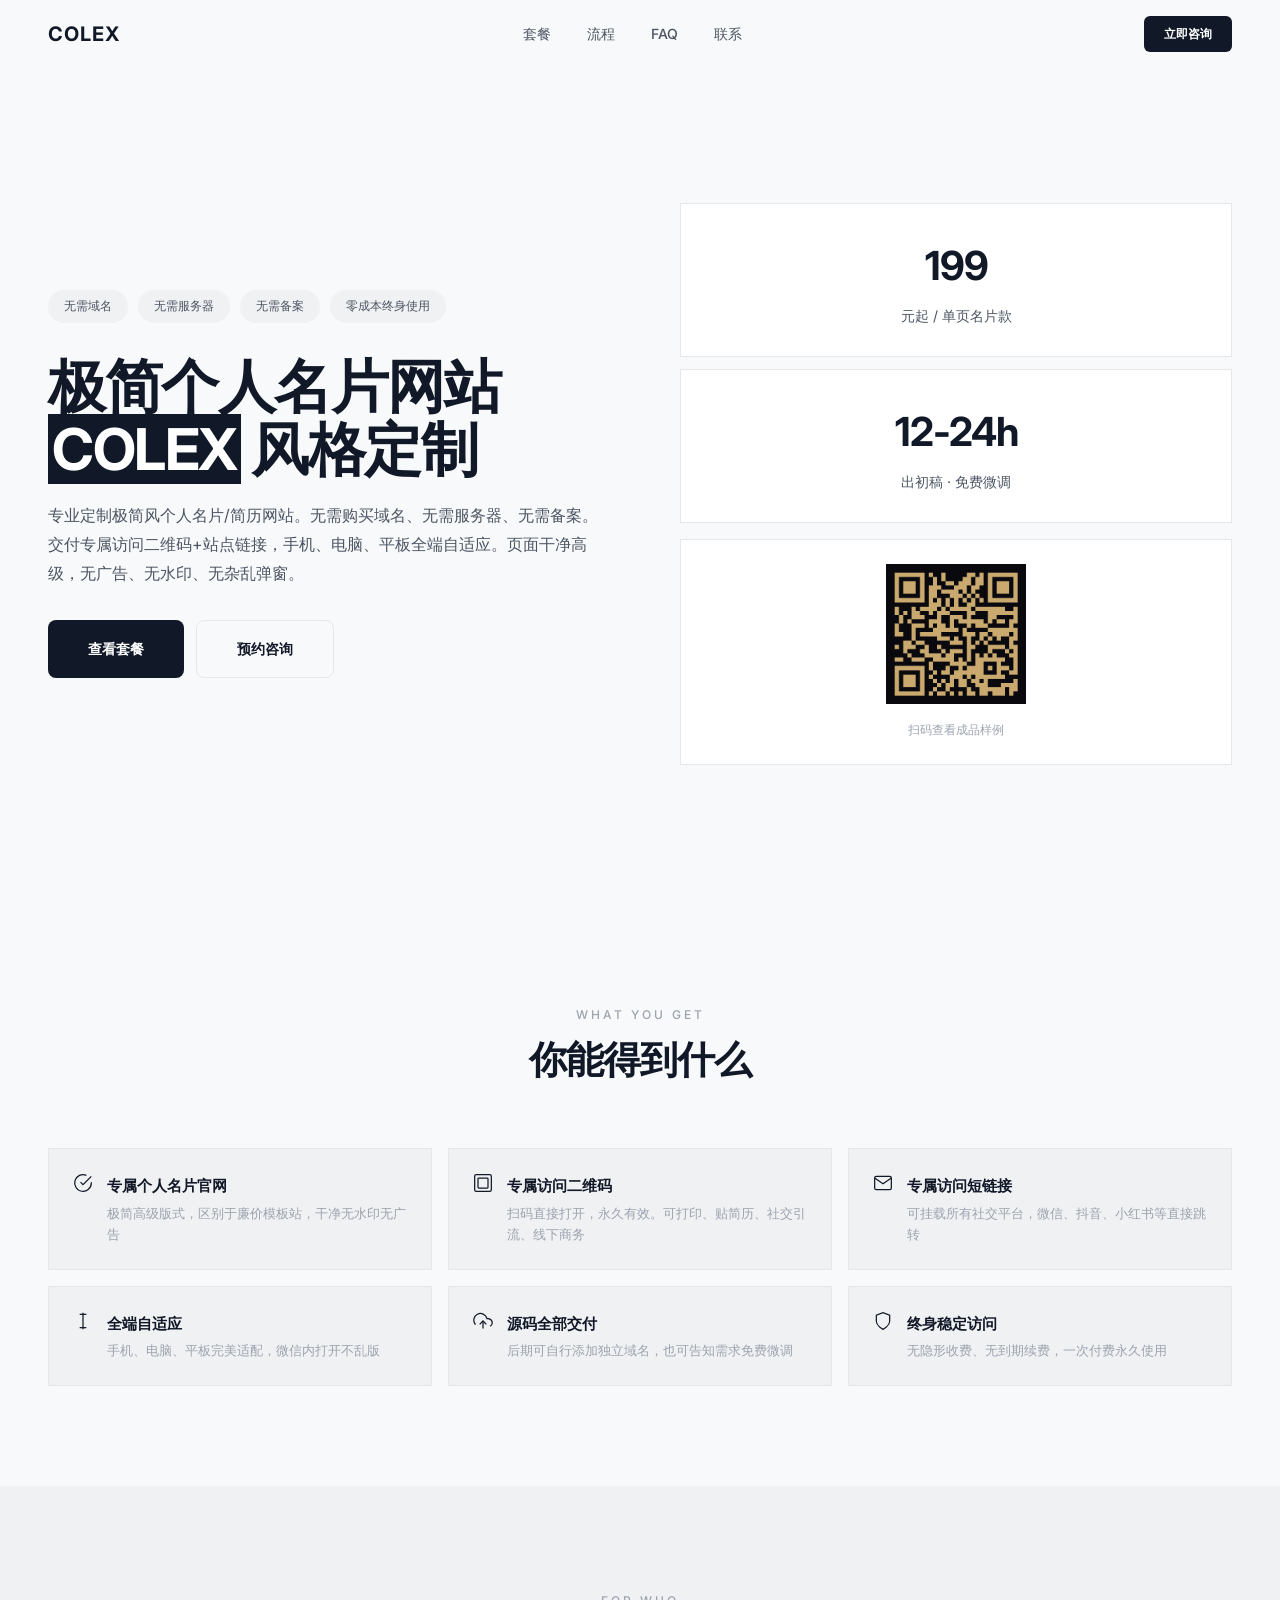
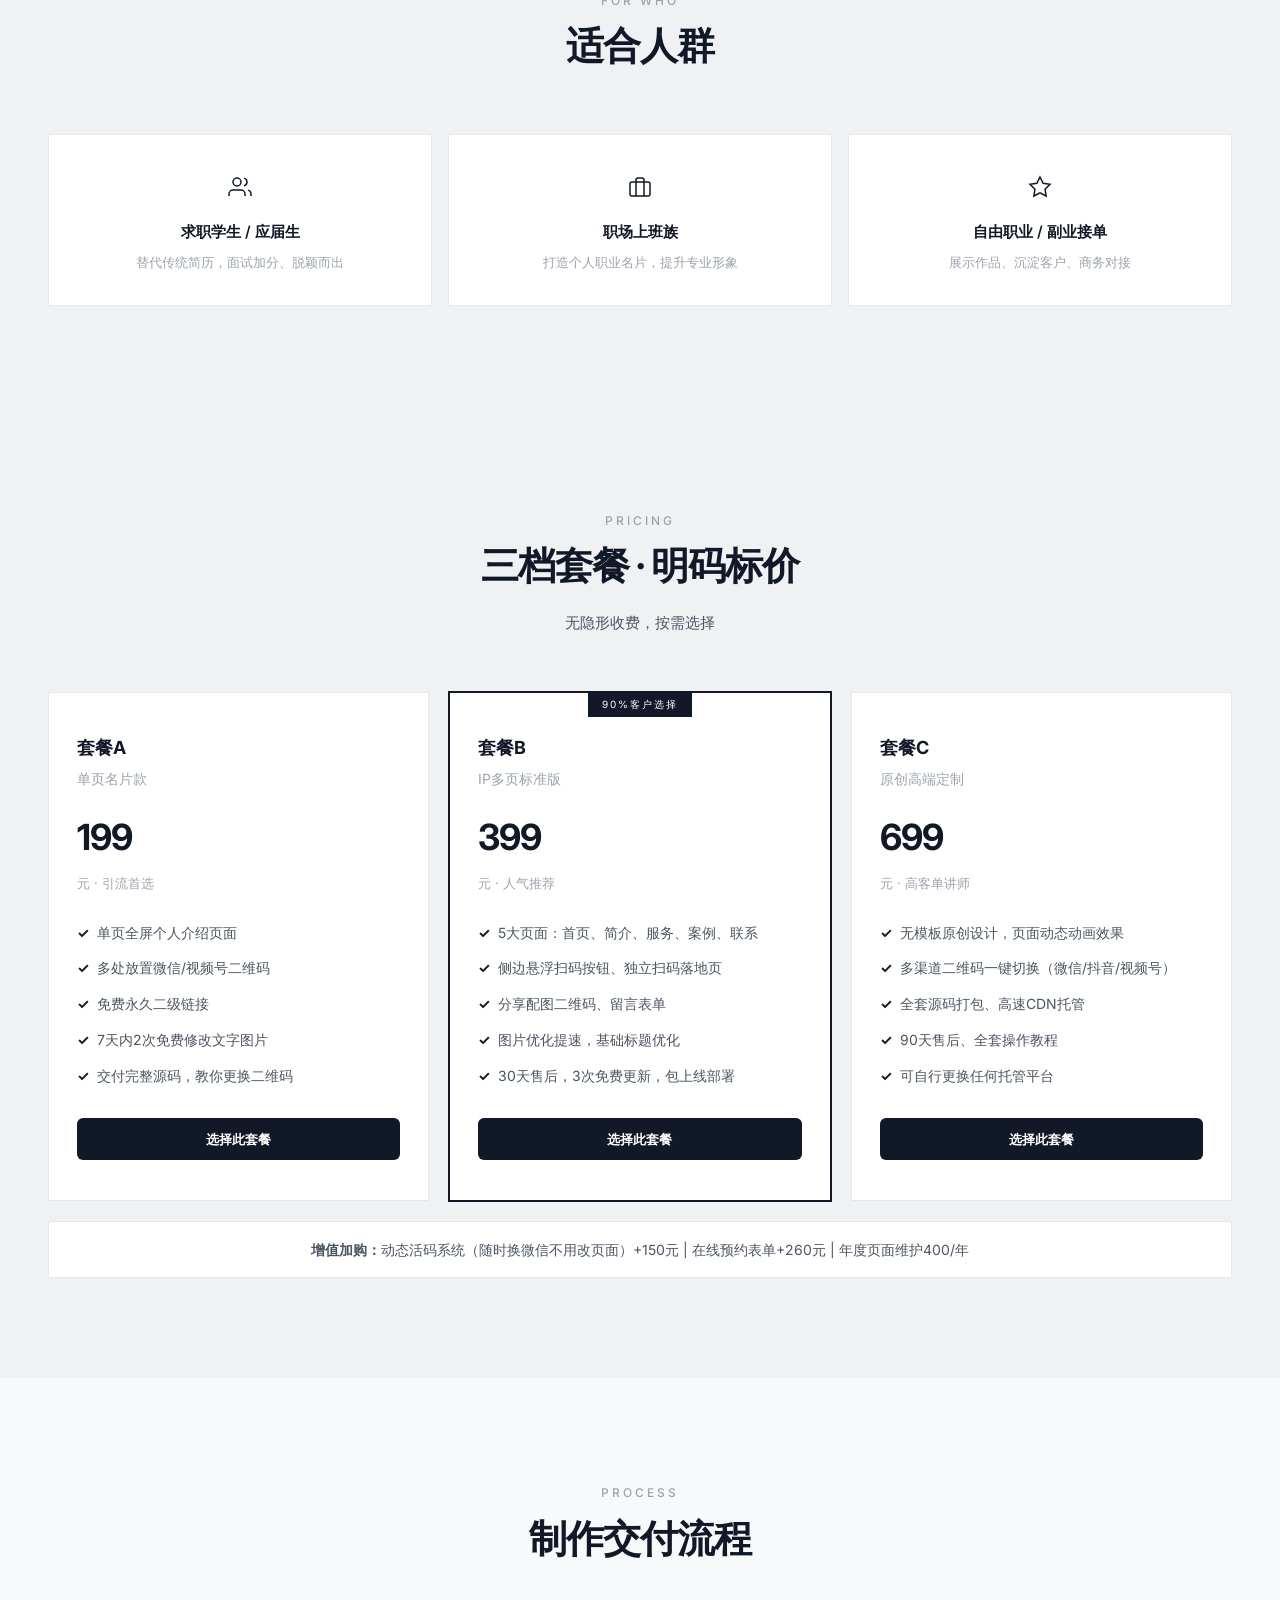
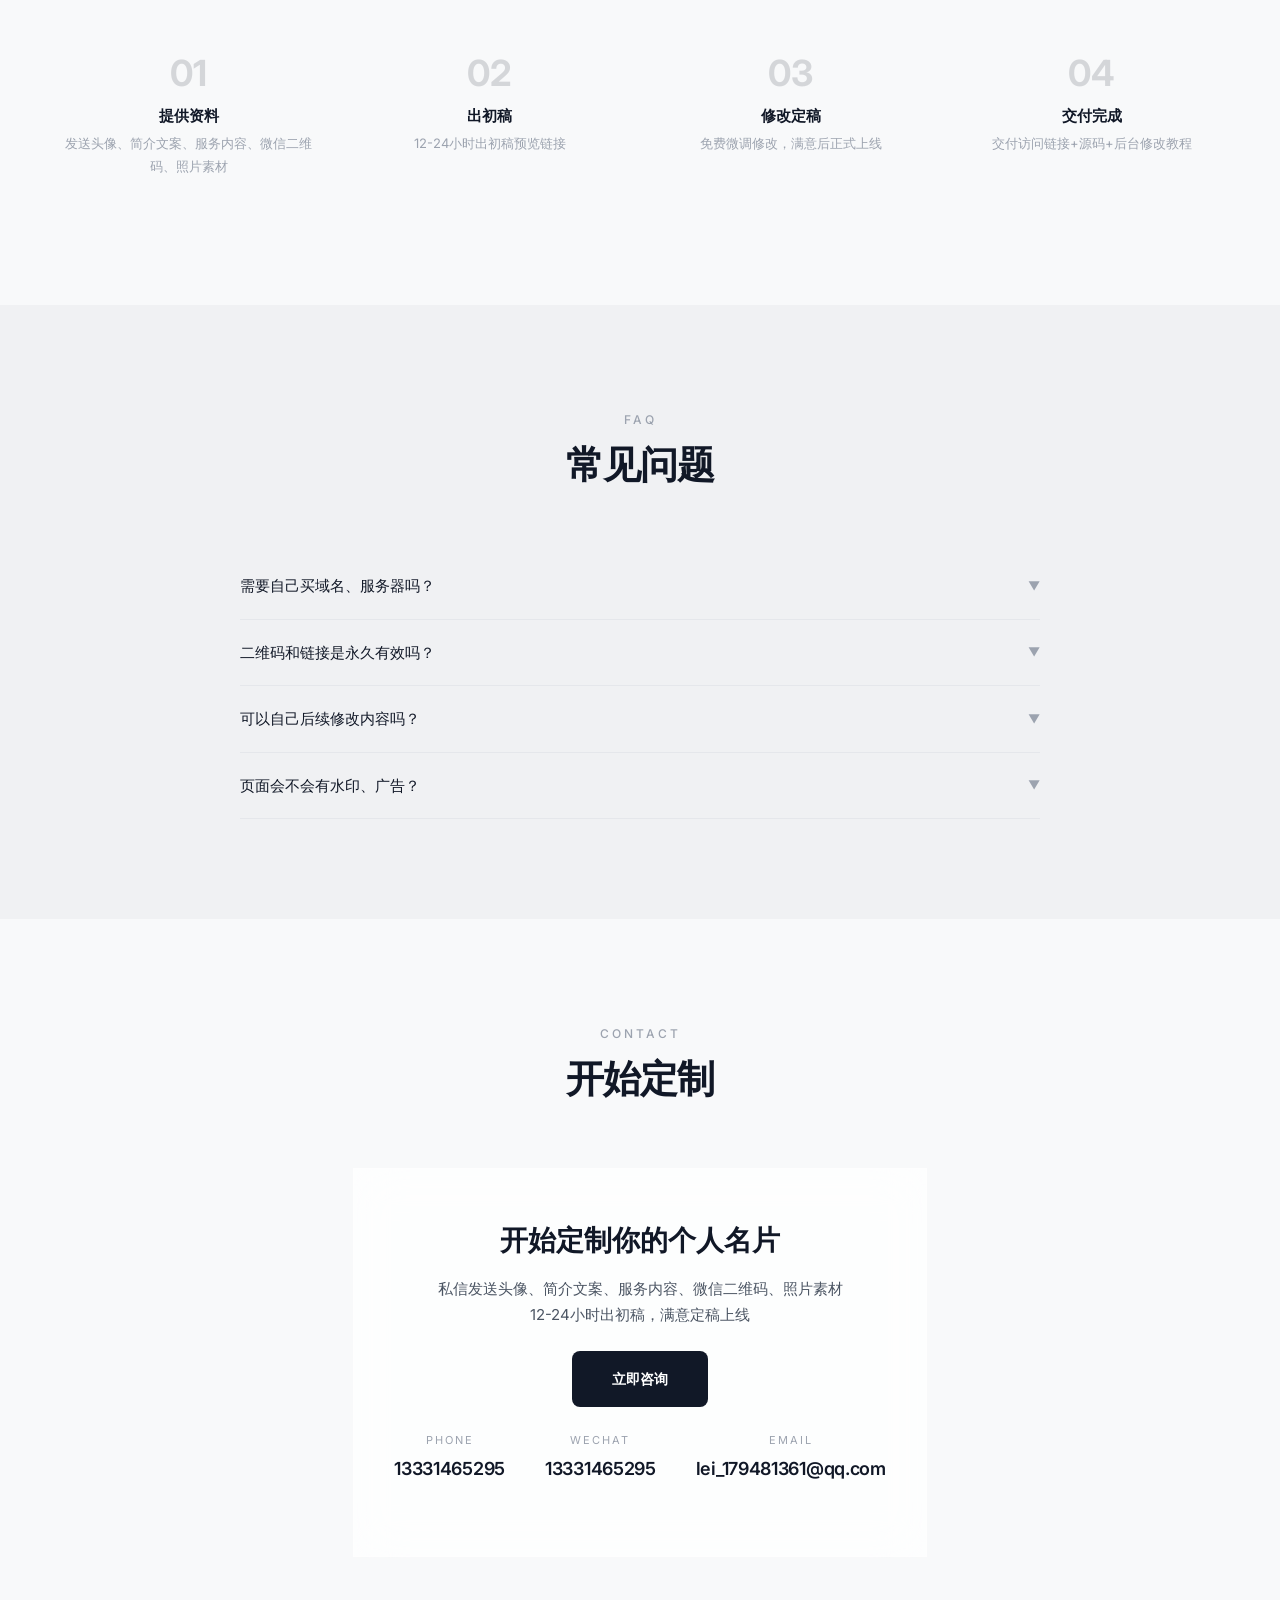
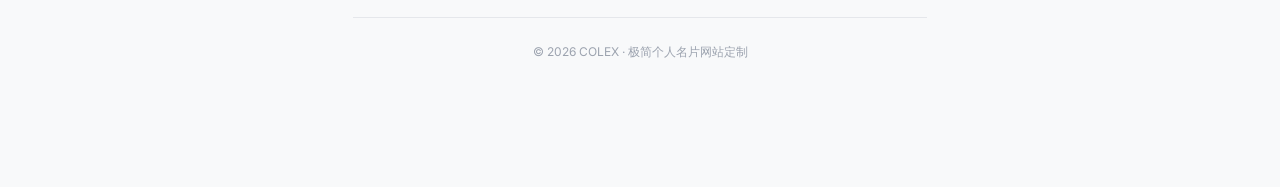
==== ad/index.html @ 7cdd6ea8 "修复：恢复HTML + 集成视频背景到Hero" ====
﻿<!DOCTYPE html>
<html lang="zh-CN">
<head>
<meta charset="UTF-8"><meta name="viewport" content="width=device-width, initial-scale=1.0">
<title>COLEX · 极简个人名片网站 | 无需域名 无需备案 扫码直达</title>
<meta name="description" content="专业定制极简风个人名片/简历网站。无需域名、无需服务器、无需备案。专属二维码+链接，全端适配。">
<link rel="preconnect" href="https://fonts.googleapis.com">
<link rel="preconnect" href="https://fonts.gstatic.com" crossorigin>
<link href="https://fonts.googleapis.com/css2?family=Inter:wght@400;500;600;700&display=swap" rel="stylesheet">
<link rel="stylesheet" href="css/style.css">
</head>
<body>
<nav class="navbar" id="navbar"><div class="container nav-container">
<a href="#hero" class="logo" style="letter-spacing:1px;font-weight:700">COLEX</a>
<ul class="nav-links">
<li><a href="#pricing" class="nav-link">套餐</a></li>
<li><a href="#process" class="nav-link">流程</a></li>
<li><a href="#faq" class="nav-link">FAQ</a></li>
<li><a href="#contact" class="nav-link">联系</a></li>
</ul>
<a href="#contact" class="btn btn-nav">立即咨询</a>
</div></nav>

<section id="hero" class="hero">
<video class="hero-video" autoplay muted loop playsinline><source src="assets/hero-bg.mp4" type="video/mp4"></video>
<div class="hero-overlay"></div>
<div class="container hero-inner">
<div class="hero-grid">
<div>
<div class="hero-badges"><span class="hero-badge">无需域名</span><span class="hero-badge">无需服务器</span><span class="hero-badge">无需备案</span><span class="hero-badge">零成本终身使用</span></div>
<h1>极简个人名片网站<br><em>COLEX</em> 风格定制</h1>
<p class="hero-desc">专业定制极简风个人名片/简历网站。无需购买域名、无需服务器、无需备案。交付专属访问二维码+站点链接，手机、电脑、平板全端自适应。页面干净高级，无广告、无水印、无杂乱弹窗。</p>
<div class="hero-actions" style="display:flex;gap:12px;flex-wrap:wrap">
<a href="#pricing" class="btn btn-primary btn-large">查看套餐</a>
<a href="#contact" class="btn btn-outline btn-large">预约咨询</a>
</div>
</div>
<div>
<div class="hero-stat-box"><h3>199</h3><p>元起 / 单页名片款</p></div>
<div class="hero-stat-box" style="margin-top:12px"><h3>12-24h</h3><p>出初稿 · 免费微调</p></div>
<div class="hero-qr-box"><img src="../assets/qrcode.png" alt="扫码访问"><p>扫码查看成品样例</p></div>
</div>
</div>
</div></section>

<section id="features" class="section"><div class="container">
<div class="section-header reveal"><span class="section-tag">What You Get</span><h2 class="section-title">你能得到什么</h2></div>
<div class="features-grid">
<div class="feature-card reveal"><div class="icon"><svg width="20" height="20" viewBox="0 0 24 24" fill="none" stroke="currentColor" stroke-width="1.5"><path d="M22 11.08V12a10 10 0 1 1-5.93-9.14"/><polyline points="22 4 12 14.01 9 11.01"/></svg></div><div><h4>专属个人名片官网</h4><p>极简高级版式，区别于廉价模板站，干净无水印无广告</p></div></div>
<div class="feature-card reveal"><div class="icon"><svg width="20" height="20" viewBox="0 0 24 24" fill="none" stroke="currentColor" stroke-width="1.5"><rect x="2" y="2" width="20" height="20" rx="2"/><rect x="6" y="6" width="12" height="12" rx="1"/></svg></div><div><h4>专属访问二维码</h4><p>扫码直接打开，永久有效。可打印、贴简历、社交引流、线下商务</p></div></div>
<div class="feature-card reveal"><div class="icon"><svg width="20" height="20" viewBox="0 0 24 24" fill="none" stroke="currentColor" stroke-width="1.5"><path d="M4 4h16c1.1 0 2 .9 2 2v12c0 1.1-.9 2-2 2H4c-1.1 0-2-.9-2-2V6c0-1.1.9-2 2-2z"/><polyline points="22,6 12,13 2,6"/></svg></div><div><h4>专属访问短链接</h4><p>可挂载所有社交平台，微信、抖音、小红书等直接跳转</p></div></div>
<div class="feature-card reveal"><div class="icon"><svg width="20" height="20" viewBox="0 0 24 24" fill="none" stroke="currentColor" stroke-width="1.5"><line x1="12" y1="2" x2="12" y2="22"/><path d="M8 4h8"/><path d="M8 20h8"/></svg></div><div><h4>全端自适应</h4><p>手机、电脑、平板完美适配，微信内打开不乱版</p></div></div>
<div class="feature-card reveal"><div class="icon"><svg width="20" height="20" viewBox="0 0 24 24" fill="none" stroke="currentColor" stroke-width="1.5"><polyline points="16 16 12 12 8 16"/><line x1="12" y1="12" x2="12" y2="21"/><path d="M20.39 18.39A5 5 0 0 0 18 9h-1.26A8 8 0 1 0 3 16.3"/></svg></div><div><h4>源码全部交付</h4><p>后期可自行添加独立域名，也可告知需求免费微调</p></div></div>
<div class="feature-card reveal"><div class="icon"><svg width="20" height="20" viewBox="0 0 24 24" fill="none" stroke="currentColor" stroke-width="1.5"><path d="M12 22s8-4 8-10V5l-8-3-8 3v7c0 6 8 10 8 10z"/></svg></div><div><h4>终身稳定访问</h4><p>无隐形收费、无到期续费，一次付费永久使用</p></div></div>
</div>
</div></section>

<section id="audience" class="section" style="background:var(--bg-alt)"><div class="container">
<div class="section-header reveal"><span class="section-tag">For Who</span><h2 class="section-title">适合人群</h2></div>
<div class="audience-grid">
<div class="audience-card reveal"><div class="icon"><svg width="24" height="24" viewBox="0 0 24 24" fill="none" stroke="currentColor" stroke-width="1.5"><path d="M17 21v-2a4 4 0 0 0-4-4H5a4 4 0 0 0-4 4v2"/><circle cx="9" cy="7" r="4"/><path d="M23 21v-2a4 4 0 0 0-3-3.87"/><path d="M16 3.13a4 4 0 0 1 0 7.75"/></svg></div><h4>求职学生 / 应届生</h4><p>替代传统简历，面试加分、脱颖而出</p></div>
<div class="audience-card reveal"><div class="icon"><svg width="24" height="24" viewBox="0 0 24 24" fill="none" stroke="currentColor" stroke-width="1.5"><rect x="2" y="7" width="20" height="14" rx="2" ry="2"/><path d="M16 21V5a2 2 0 0 0-2-2h-4a2 2 0 0 0-2 2v16"/></svg></div><h4>职场上班族</h4><p>打造个人职业名片，提升专业形象</p></div>
<div class="audience-card reveal"><div class="icon"><svg width="24" height="24" viewBox="0 0 24 24" fill="none" stroke="currentColor" stroke-width="1.5"><polygon points="12 2 15.09 8.26 22 9.27 17 14.14 18.18 21.02 12 17.77 5.82 21.02 7 14.14 2 9.27 8.91 8.26 12 2"/></svg></div><h4>自由职业 / 副业接单</h4><p>展示作品、沉淀客户、商务对接</p></div>
</div>
</div></section>

<section id="pricing" class="pricing section"><div class="container">
<div class="section-header reveal"><span class="section-tag">Pricing</span><h2 class="section-title">三档套餐 · 明码标价</h2><p class="section-desc">无隐形收费，按需选择</p></div>
<div class="pricing-grid">
<div class="pricing-card reveal">
<h3>套餐A</h3><p style="font-size:14px;color:var(--text-muted)">单页名片款</p>
<div class="price">199</div><div class="price-note">元 · 引流首选</div>
<ul><li>单页全屏个人介绍页面</li><li>多处放置微信/视频号二维码</li><li>免费永久二级链接</li><li>7天内2次免费修改文字图片</li><li>交付完整源码，教你更换二维码</li></ul>
<a href="#contact" class="btn btn-primary" style="border-radius:6px;font-size:13px;padding:10px 24px">选择此套餐</a>
</div>
<div class="pricing-card featured reveal">
<div class="pricing-badge">90%客户选择</div>
<h3>套餐B</h3><p style="font-size:14px;color:var(--text-muted)">IP多页标准版</p>
<div class="price">399</div><div class="price-note">元 · 人气推荐</div>
<ul><li>5大页面：首页、简介、服务、案例、联系</li><li>侧边悬浮扫码按钮、独立扫码落地页</li><li>分享配图二维码、留言表单</li><li>图片优化提速，基础标题优化</li><li>30天售后，3次免费更新，包上线部署</li></ul>
<a href="#contact" class="btn btn-primary" style="border-radius:6px;font-size:13px;padding:10px 24px">选择此套餐</a>
</div>
<div class="pricing-card reveal">
<h3>套餐C</h3><p style="font-size:14px;color:var(--text-muted)">原创高端定制</p>
<div class="price">699</div><div class="price-note">元 · 高客单讲师</div>
<ul><li>无模板原创设计，页面动态动画效果</li><li>多渠道二维码一键切换（微信/抖音/视频号）</li><li>全套源码打包、高速CDN托管</li><li>90天售后、全套操作教程</li><li>可自行更换任何托管平台</li></ul>
<a href="#contact" class="btn btn-primary" style="border-radius:6px;font-size:13px;padding:10px 24px">选择此套餐</a>
</div>
</div>
<div class="pricing-addon reveal"><strong>增值加购：</strong>动态活码系统（随时换微信不用改页面）+150元 | 在线预约表单+260元 | 年度页面维护400/年</div>
</div></section>

<section id="process" class="section"><div class="container">
<div class="section-header reveal"><span class="section-tag">Process</span><h2 class="section-title">制作交付流程</h2></div>
<div class="process-grid">
<div class="process-step reveal"><div class="num">01</div><h4>提供资料</h4><p>发送头像、简介文案、服务内容、微信二维码、照片素材</p></div>
<div class="process-step reveal"><div class="num">02</div><h4>出初稿</h4><p>12-24小时出初稿预览链接</p></div>
<div class="process-step reveal"><div class="num">03</div><h4>修改定稿</h4><p>免费微调修改，满意后正式上线</p></div>
<div class="process-step reveal"><div class="num">04</div><h4>交付完成</h4><p>交付访问链接+源码+后台修改教程</p></div>
</div>
</div></section>

<section id="faq" class="section" style="background:var(--bg-alt)"><div class="container">
<div class="section-header reveal"><span class="section-tag">FAQ</span><h2 class="section-title">常见问题</h2></div>
<div class="faq">
<div class="faq-item"><div class="faq-q" onclick="this.classList.toggle('open');this.nextElementSibling.classList.toggle('open')">需要自己买域名、服务器吗？<span class="arrow">&#9660;</span></div><div class="faq-a">全程不需要，零搭建成本，到手直接用。无需域名、无需服务器、无需备案，杜绝额外隐形消费。</div></div>
<div class="faq-item"><div class="faq-q" onclick="this.classList.toggle('open');this.nextElementSibling.classList.toggle('open')">二维码和链接是永久有效吗？<span class="arrow">&#9660;</span></div><div class="faq-a">正常使用永久有效，无到期续费。GitHub Pages 提供免费稳定托管，终身可访问。</div></div>
<div class="faq-item"><div class="faq-q" onclick="this.classList.toggle('open');this.nextElementSibling.classList.toggle('open')">可以自己后续修改内容吗？<span class="arrow">&#9660;</span></div><div class="faq-a">支持，可告知需求免费微调修改，也可教你简单自主修改。源码全部交付，后期想加独立域名可单独升级。</div></div>
<div class="faq-item"><div class="faq-q" onclick="this.classList.toggle('open');this.nextElementSibling.classList.toggle('open')">页面会不会有水印、广告？<span class="arrow">&#9660;</span></div><div class="faq-a">纯净无水印、无广告、无任何冗余内容。极简高级质感，区别于市面廉价模板站。</div></div>
</div>
</div></section>

<section id="contact" class="contact section"><div class="container"><div class="section-header reveal"><span class="section-tag">Contact</span><h2 class="section-title">开始定制</h2></div>
<div class="contact-box reveal">
<h2>开始定制你的个人名片</h2>
<p>私信发送头像、简介文案、服务内容、微信二维码、照片素材<br>12-24小时出初稿，满意定稿上线</p>
<a href="tel:13331465295" class="btn btn-primary btn-large">立即咨询</a>
<div class="contact-info">
<div class="contact-item"><div class="label">Phone</div><div class="value">13331465295</div></div>
<div class="contact-item"><div class="label">WeChat</div><div class="value">13331465295</div></div>
<div class="contact-item"><div class="label">Email</div><div class="value">lei_179481361@qq.com</div></div>
</div>
</div>
<div class="footer"><p>&copy; 2026 COLEX · 极简个人名片网站定制</p></div>
</div></section>

<script src="js/main.js"></script>
</body>
</html>
---- ad/css/style.css ----
﻿:root{--bg:#f8f9fa;--bg-alt:#f0f1f3;--bg-card:#fff;--bg-glass:rgba(255,255,255,.72);--text:#111827;--text-sec:#4b5563;--text-muted:#9ca3af;--border:#e5e7eb;--glass:rgba(255,255,255,.3);--sh:0 1px 3px rgba(0,0,0,.04);--sh-lg:0 4px 24px rgba(0,0,0,.06);--font:Inter,-apple-system,PingFang SC,Microsoft YaHei,sans-serif;--c:1700px;--nav:68px;--ease:cubic-bezier(.22,1,.36,1)}
*,*::before,*::after{margin:0;padding:0;box-sizing:border-box}
html{scroll-behavior:smooth}
body{font-family:var(--font);font-size:16px;line-height:1.7;color:var(--text);background:var(--bg)}
a{color:inherit;text-decoration:none}
ul{list-style:none}
img{display:block;max-width:100%}
::selection{background:var(--text);color:#fff}
.container{max-width:var(--c);margin:0 auto;padding:0 48px}
.navbar{position:fixed;top:0;left:0;right:0;z-index:100;height:var(--nav)}
.navbar.scrolled{background:var(--bg-glass);backdrop-filter:blur(20px);box-shadow:0 1px 0 var(--border)}
.nav-container{display:flex;align-items:center;justify-content:space-between;height:100%}
.logo{font-size:20px;font-weight:700;letter-spacing:-.5px}
.nav-links{display:flex;gap:36px}
.nav-link{font-size:14px;font-weight:500;color:var(--text-sec);position:relative}
.nav-link::after{content:"";position:absolute;bottom:-4px;left:0;width:0;height:1px;background:var(--text);transition:width .4s var(--ease)}
.nav-link:hover,.nav-link.active{color:var(--text)}
.nav-link.active::after{width:100%}
.btn{display:inline-flex;align-items:center;justify-content:center;font-family:var(--font);font-size:13px;font-weight:600;padding:12px 28px;cursor:pointer;transition:all .3s var(--ease);border:none}
.btn-nav{padding:8px 20px;background:var(--text);color:#fff;font-size:12px;border-radius:6px}
.btn-nav:hover{background:#2d2d4a}
.btn-primary{background:var(--text);color:#fff;border-radius:8px}
.btn-primary:hover{background:#2d2d4a;transform:translateY(-1px)}
.btn-outline{background:transparent;color:var(--text);border:1px solid var(--border);border-radius:8px}
.btn-outline:hover{border-color:var(--text)}
.btn-large{padding:16px 40px;font-size:14px}
.hero{position:relative;width:100%;min-height:100vh;display:flex;align-items:center;padding-top:var(--nav);overflow:hidden}
.hero-inner{position:relative;z-index:2;width:100%}
.hero-grid{display:grid;grid-template-columns:1fr 1fr;gap:80px;align-items:center;min-height:calc(100vh - var(--nav))}
.hero h1{font-size:clamp(40px,4.5vw,72px);font-weight:700;line-height:1.1;letter-spacing:-1.5px;margin-bottom:20px}
.hero h1 em{font-style:normal;background:var(--text);color:#fff;padding:0 4px}
.hero-desc{font-size:16px;line-height:1.8;color:var(--text-sec);margin-bottom:32px;max-width:560px}
.hero-badges{display:flex;flex-wrap:wrap;gap:10px;margin-bottom:32px}
.hero-badge{font-size:12px;padding:6px 16px;background:var(--bg-alt);color:var(--text-sec);border-radius:20px}
.hero-stat-box{background:var(--bg-card);border:1px solid var(--border);padding:28px 24px;text-align:center}
.hero-stat-box h3{font-size:40px;font-weight:700;letter-spacing:-1px;margin-bottom:4px}
.hero-stat-box p{font-size:14px;color:var(--text-sec)}
.hero-qr-box{text-align:center;padding:24px;border:1px solid var(--border);background:var(--bg-card);margin-top:16px}
.hero-qr-box img{width:140px;height:140px;display:inline-block;margin-bottom:8px}
.hero-qr-box p{font-size:12px;color:var(--text-muted)}
.section{padding:100px 0}
.section-header{text-align:center;margin-bottom:56px}
.section-tag{font-size:12px;font-weight:500;color:var(--text-muted);letter-spacing:3px;text-transform:uppercase;margin-bottom:8px}
.section-title{font-size:clamp(28px,3vw,44px);font-weight:700;letter-spacing:-1px;margin-bottom:12px}
.section-desc{font-size:15px;color:var(--text-sec);max-width:600px;margin:0 auto}
.features-grid{display:grid;grid-template-columns:repeat(3,1fr);gap:16px}
.feature-card{display:flex;gap:14px;padding:24px;background:var(--bg-alt);border:1px solid var(--border)}
.feature-card .icon{flex-shrink:0;color:var(--text)}
.feature-card h4{font-size:15px;font-weight:600;margin-bottom:4px}
.feature-card p{font-size:13px;color:var(--text-muted);line-height:1.6}
.audience-grid{display:grid;grid-template-columns:repeat(3,1fr);gap:16px}
.audience-card{text-align:center;padding:32px 20px;background:var(--bg-card);border:1px solid var(--border)}
.audience-card .icon{width:40px;height:40px;margin:0 auto 12px;display:flex;align-items:center;justify-content:center}
.audience-card h4{font-size:15px;font-weight:600;margin-bottom:6px}
.audience-card p{font-size:13px;color:var(--text-muted)}
.pricing{background:var(--bg-alt)}
.pricing-grid{display:grid;grid-template-columns:repeat(3,1fr);gap:20px;max-width:1200px;margin:0 auto}
.pricing-card{background:var(--bg-card);border:1px solid var(--border);padding:40px 28px;position:relative;display:flex;flex-direction:column}
.pricing-card.featured{border-color:var(--text);box-shadow:0 0 0 1px var(--text)}
.pricing-badge{position:absolute;top:-1px;left:50%;transform:translateX(-50%);font-size:10px;letter-spacing:2px;background:var(--text);color:#fff;padding:4px 14px}
.pricing-card h3{font-size:18px;font-weight:700;margin-bottom:4px}
.pricing-card .price{font-size:36px;font-weight:700;letter-spacing:-1px;margin:16px 0 4px}
.pricing-card .price-note{font-size:13px;color:var(--text-muted);margin-bottom:20px}
.pricing-card ul{margin-bottom:24px;flex:1}
.pricing-card li{font-size:14px;color:var(--text-sec);padding:6px 0;padding-left:20px;position:relative}
.pricing-card li::before{content:"\2713";position:absolute;left:0;color:var(--text);font-weight:700}
.pricing-card .btn{margin-top:auto}
.pricing-addon{text-align:center;margin-top:20px;padding:16px;background:var(--bg-card);border:1px solid var(--border);font-size:14px;color:var(--text-sec)}
.process-grid{display:grid;grid-template-columns:repeat(4,1fr);gap:20px}
.process-step{text-align:center;padding:28px 16px}
.process-step .num{font-size:36px;font-weight:700;color:var(--text);opacity:.15;margin-bottom:12px;line-height:1}
.process-step h4{font-size:15px;font-weight:600;margin-bottom:4px}
.process-step p{font-size:13px;color:var(--text-muted)}
.faq{max-width:800px;margin:0 auto}
.faq-item{border-bottom:1px solid var(--border)}
.faq-q{display:flex;justify-content:space-between;align-items:center;padding:20px 0;cursor:pointer;font-size:15px;font-weight:500;user-select:none}
.faq-q .arrow{font-size:12px;transition:transform .3s;color:var(--text-muted)}
.faq-q.open .arrow{transform:rotate(180deg)}
.faq-a{padding:0 0 20px;font-size:14px;color:var(--text-sec);line-height:1.7;display:none}
.faq-a.open{display:block}
.contact{min-height:80vh;display:flex;align-items:center}
.contact-box{text-align:center;max-width:700px;margin:0 auto;padding:48px 40px;background:var(--bg-glass);backdrop-filter:blur(24px);border:1px solid var(--glass)}
.contact-box h2{font-size:28px;font-weight:700;margin-bottom:12px}
.contact-box p{font-size:15px;color:var(--text-sec);margin-bottom:24px}
.contact-info{display:flex;justify-content:center;gap:40px;flex-wrap:wrap;margin:24px 0}
.contact-item{text-align:center}
.contact-item .label{font-size:11px;color:var(--text-muted);letter-spacing:2px;text-transform:uppercase;margin-bottom:4px}
.contact-item .value{font-size:18px;font-weight:600;letter-spacing:-.3px}
.footer{text-align:center;padding:24px 0;margin-top:60px;border-top:1px solid var(--border)}
.footer p{font-size:12px;color:var(--text-muted)}
.reveal{opacity:0;transform:translateY(24px);transition:opacity .8s var(--ease),transform .8s var(--ease)}
.reveal.visible{opacity:1;transform:translateY(0)}
.hero-video{position:absolute;top:0;left:0;width:100%;height:100%;object-fit:cover;z-index:0;pointer-events:none}
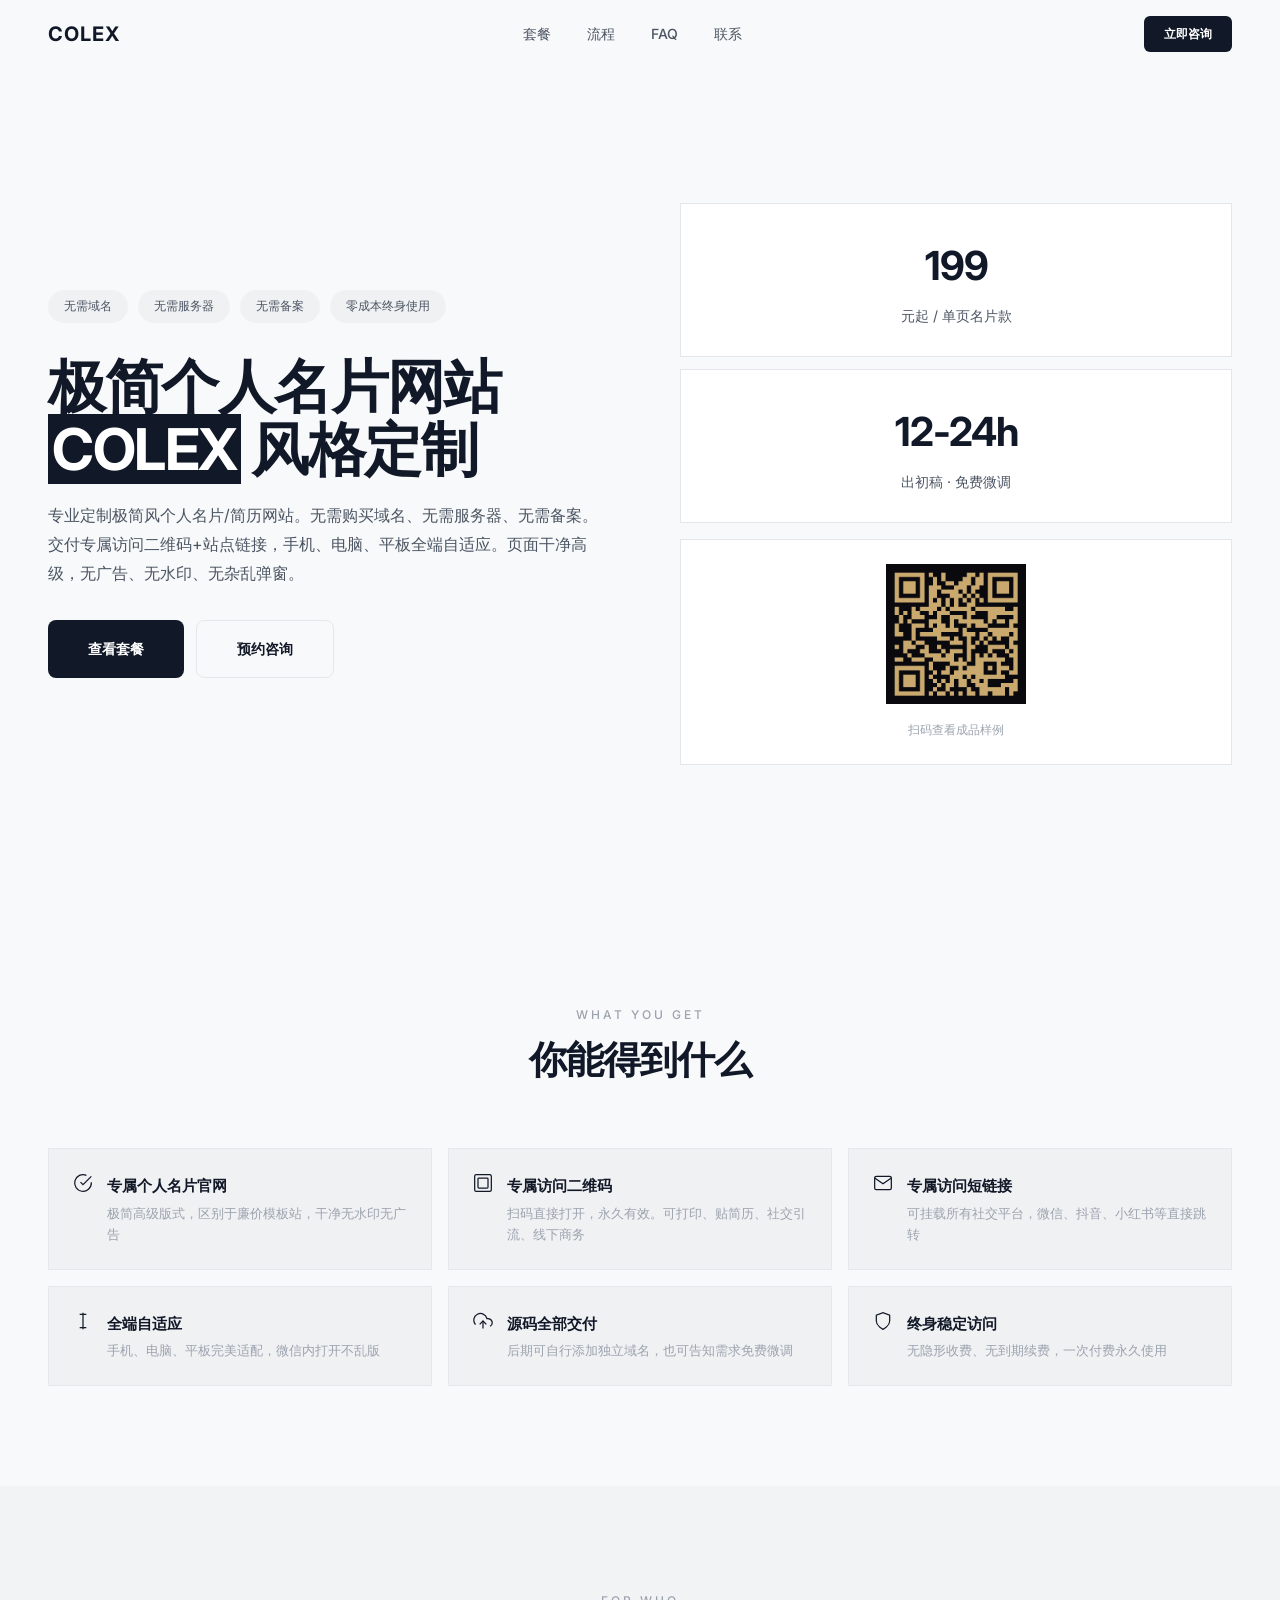
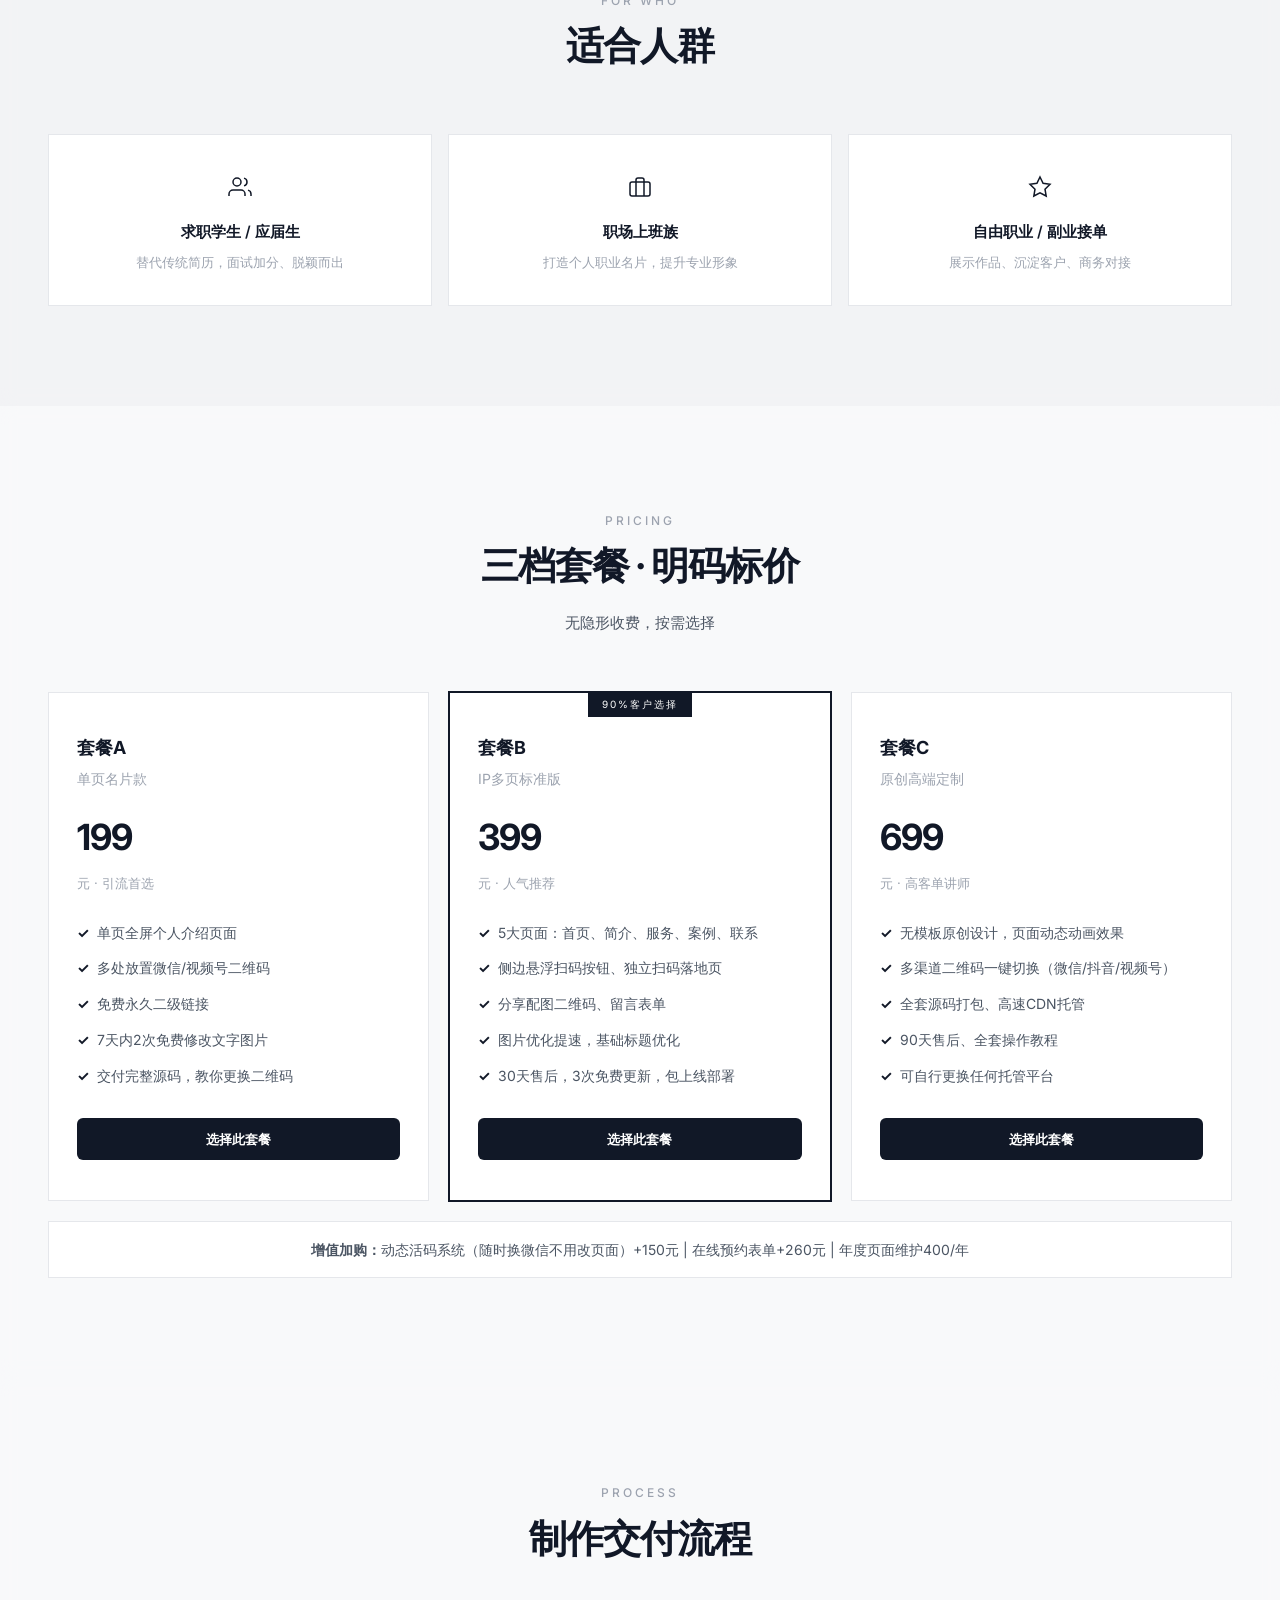
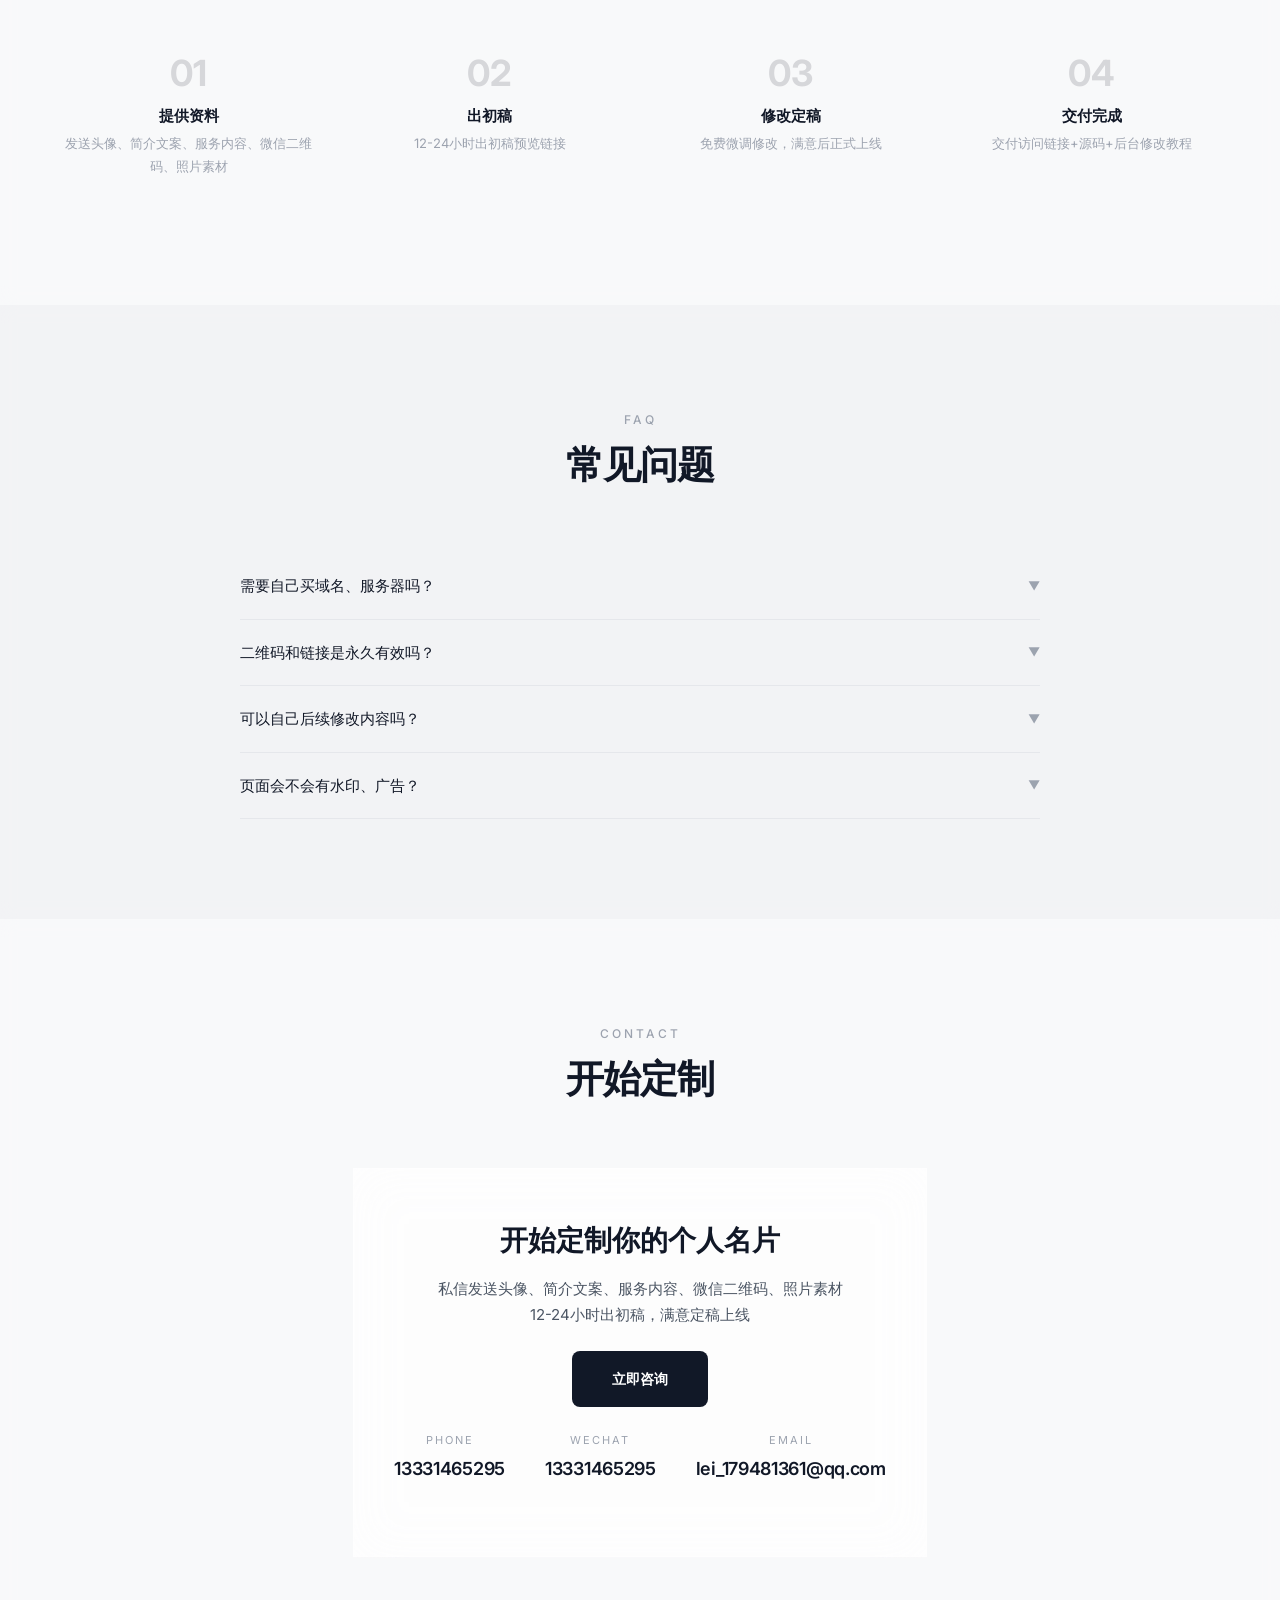
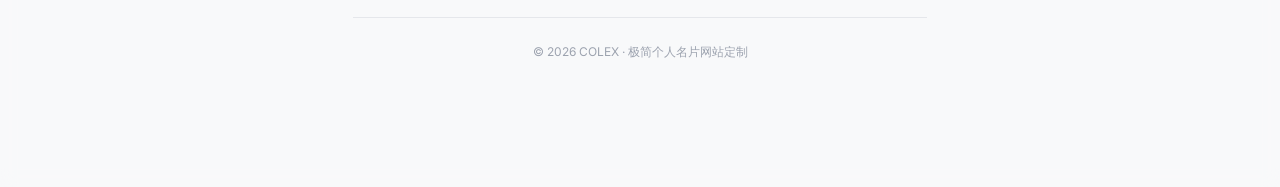
==== commit 467e3fef: "全网页固定视频背景 + 半透明内容层" ====
--- a/ad/index.html
+++ b/ad/index.html
@@ -9,7 +9,7 @@
 <link href="https://fonts.googleapis.com/css2?family=Inter:wght@400;500;600;700&display=swap" rel="stylesheet">
 <link rel="stylesheet" href="css/style.css">
 </head>
-<body>
+<body><video class="page-bg-video" autoplay muted loop playsinline><source src="assets/hero-bg.mp4" type="video/mp4"></video><div class="page-bg-overlay"></div>
 <nav class="navbar" id="navbar"><div class="container nav-container">
 <a href="#hero" class="logo" style="letter-spacing:1px;font-weight:700">COLEX</a>
 <ul class="nav-links">
@@ -22,7 +22,6 @@
 </div></nav>
 
 <section id="hero" class="hero">
-<video class="hero-video" autoplay muted loop playsinline><source src="assets/hero-bg.mp4" type="video/mp4"></video>
 <div class="hero-overlay"></div>
 <div class="container hero-inner">
 <div class="hero-grid">
--- a/ad/css/style.css
+++ b/ad/css/style.css
@@ -90,4 +90,4 @@
 .footer p{font-size:12px;color:var(--text-muted)}
 .reveal{opacity:0;transform:translateY(24px);transition:opacity .8s var(--ease),transform .8s var(--ease)}
 .reveal.visible{opacity:1;transform:translateY(0)}
-.hero-video{position:absolute;top:0;left:0;width:100%;height:100%;object-fit:cover;z-index:0;pointer-events:none}+.hero-video{position:absolute;top:0;left:0;width:100%;height:100%;object-fit:cover;z-index:0;pointer-events:none}.page-bg-video{position:fixed;top:0;left:0;width:100vw;height:100vh;object-fit:cover;z-index:-2;pointer-events:none}.page-bg-overlay{position:fixed;inset:0;z-index:-1;background:rgba(248,249,250,.82);backdrop-filter:blur(4px)}.section,.pricing,.contact{background:rgba(248,249,250,.75)!important;backdrop-filter:blur(8px)}[style*='background:var(--bg-alt)']{background:rgba(240,241,243,.75)!important;backdrop-filter:blur(8px)}
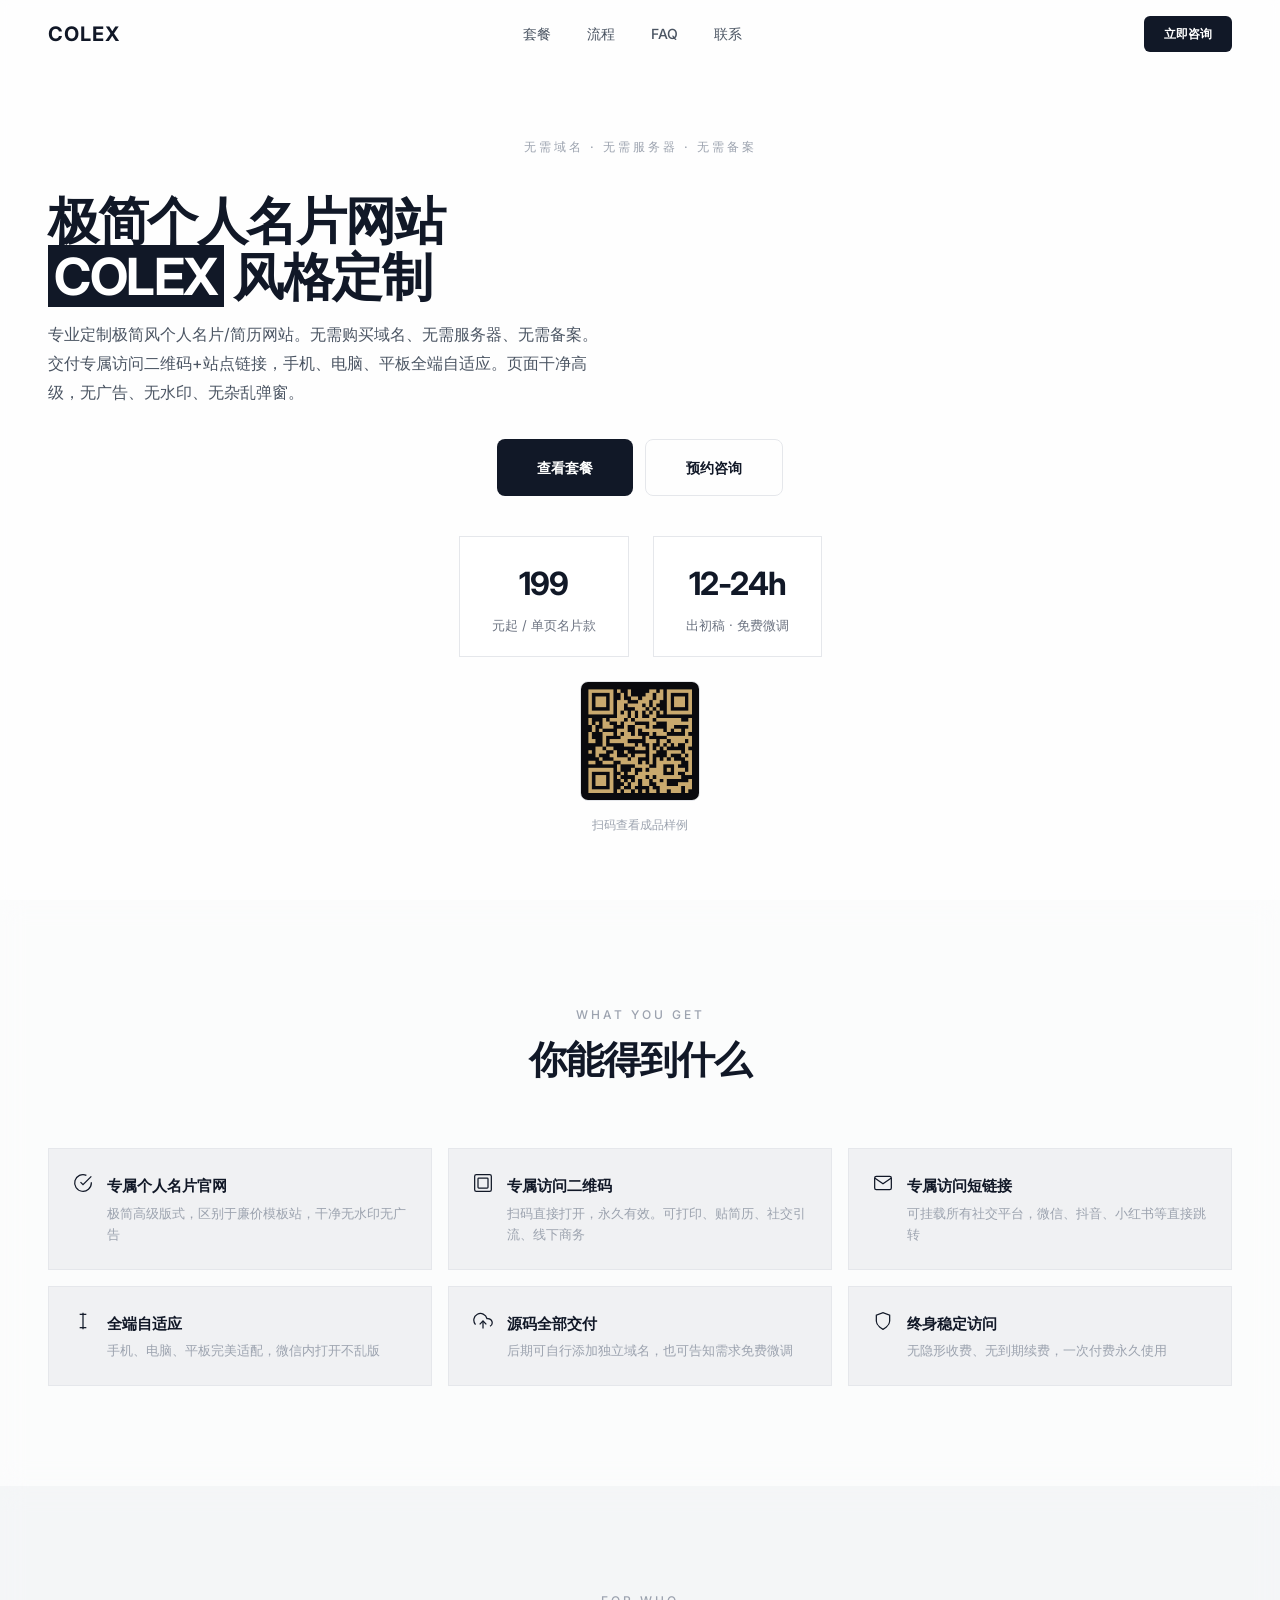
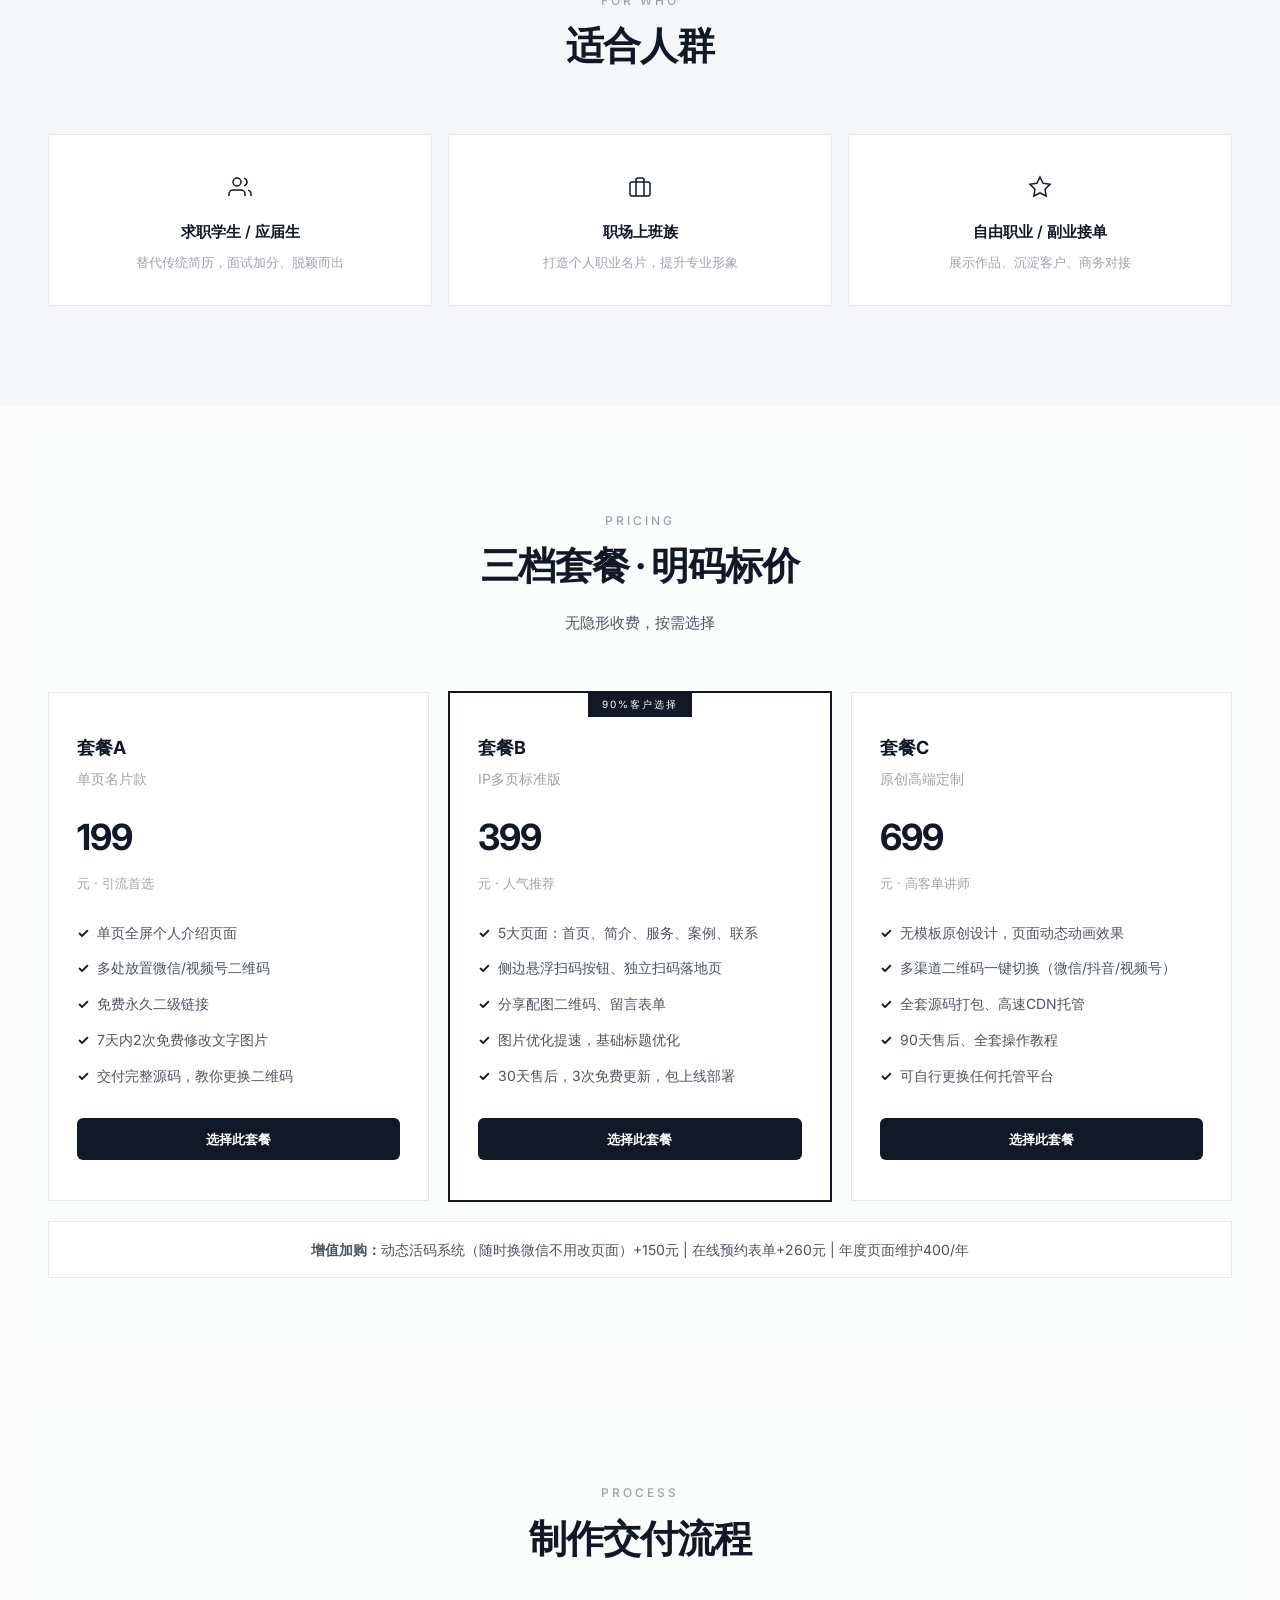
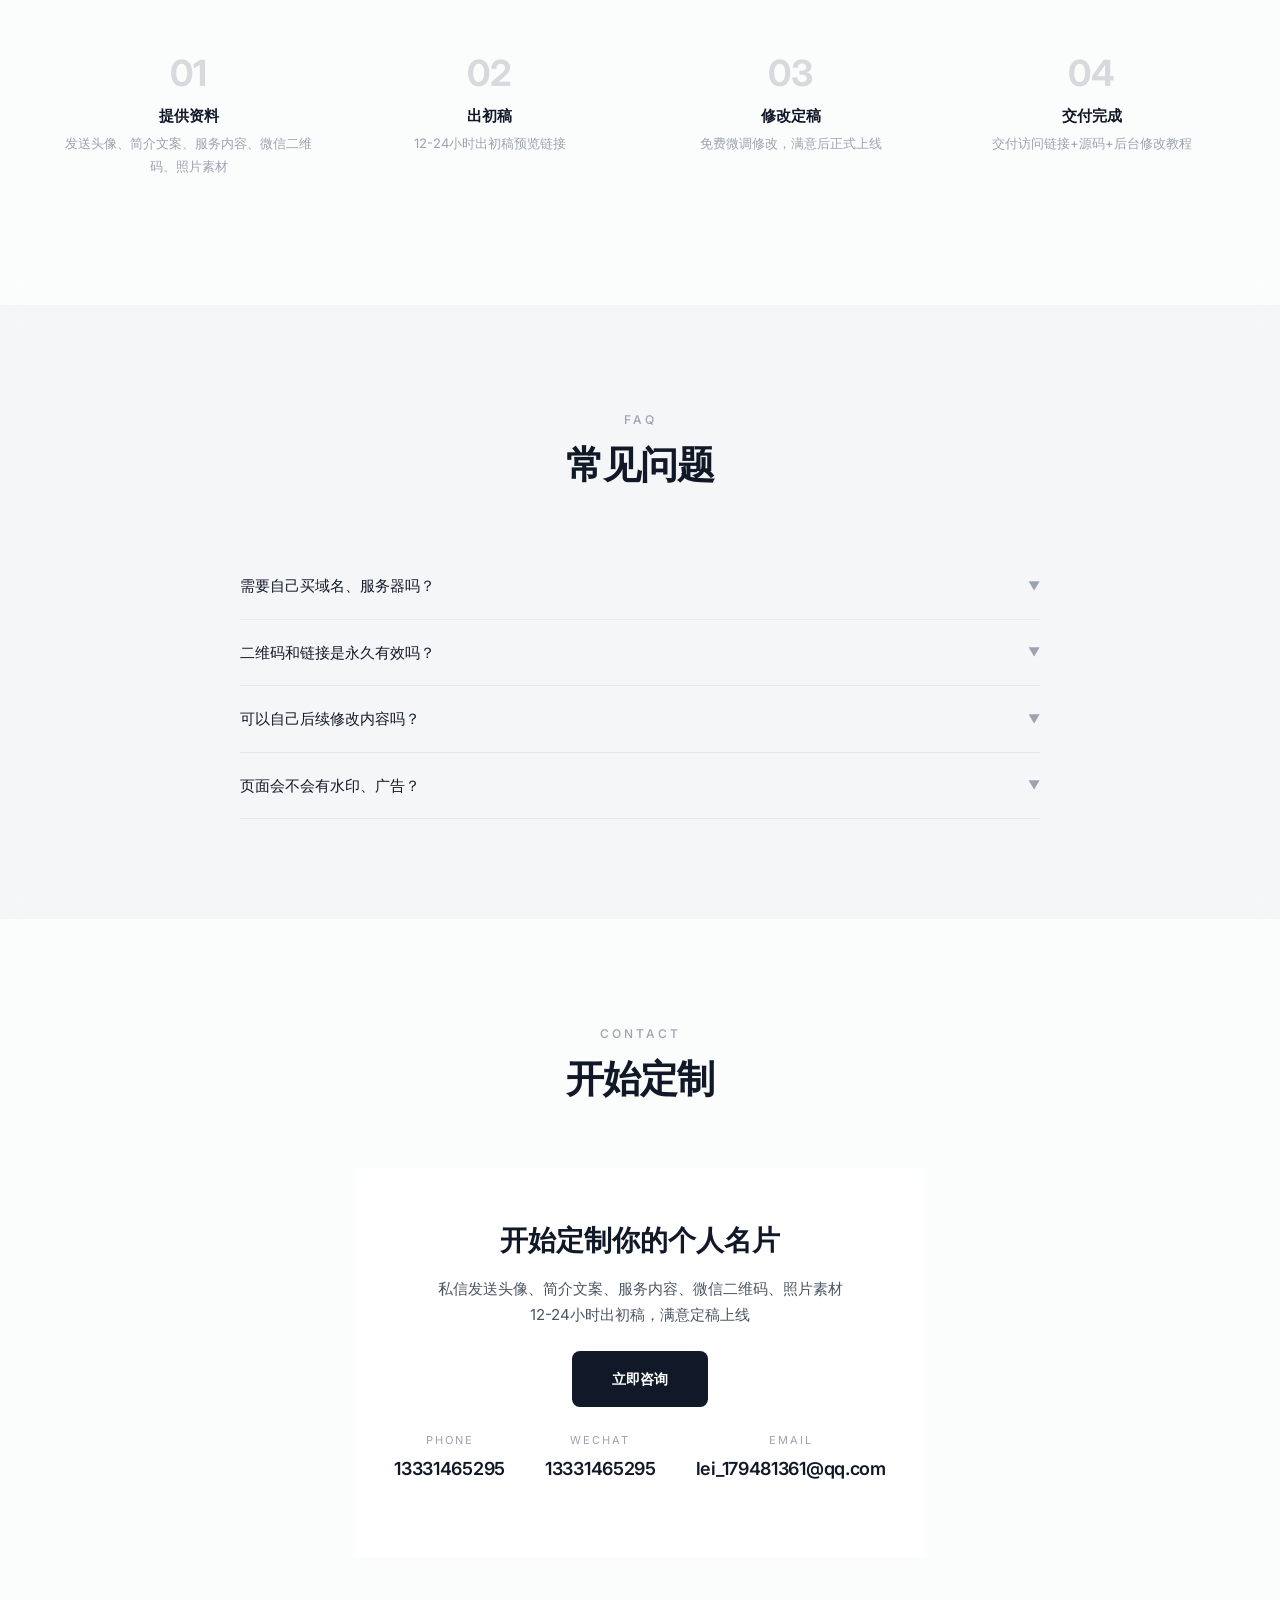
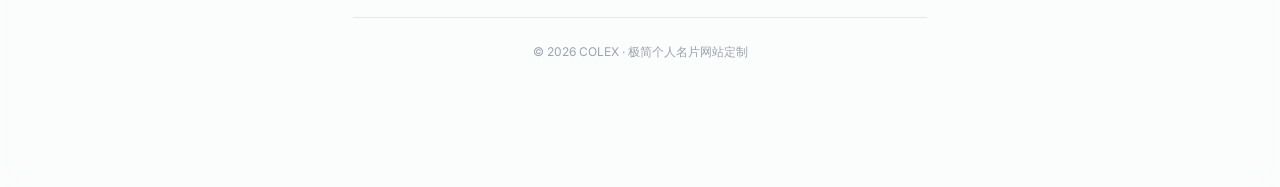
==== commit 3707cc53: "移除二维码展示" ====
--- a/ad/index.html
+++ b/ad/index.html
@@ -22,24 +22,21 @@
 </div></nav>
 
 <section id="hero" class="hero">
-<div class="hero-overlay"></div>
+<video class="page-bg-video" autoplay muted loop playsinline><source src="assets/hero-bg.mp4" type="video/mp4"></video>
+<div class="page-bg-overlay"></div>
 <div class="container hero-inner">
-<div class="hero-grid">
-<div>
-<div class="hero-badges"><span class="hero-badge">无需域名</span><span class="hero-badge">无需服务器</span><span class="hero-badge">无需备案</span><span class="hero-badge">零成本终身使用</span></div>
-<h1>极简个人名片网站<br><em>COLEX</em> 风格定制</h1>
+<div class="section-header" style="margin-bottom:32px"><span class="section-tag">无需域名 · 无需服务器 · 无需备案</span></div>
+<h1 style="font-size:clamp(36px,4vw,64px);font-weight:700;line-height:1.1;letter-spacing:-1.5px;margin-bottom:16px">极简个人名片网站<br><em style="font-style:normal;background:#111827;color:#fff;padding:0 6px">COLEX</em> 风格定制</h1>
 <p class="hero-desc">专业定制极简风个人名片/简历网站。无需购买域名、无需服务器、无需备案。交付专属访问二维码+站点链接，手机、电脑、平板全端自适应。页面干净高级，无广告、无水印、无杂乱弹窗。</p>
-<div class="hero-actions" style="display:flex;gap:12px;flex-wrap:wrap">
+<div class="hero-actions" style="display:flex;gap:12px;justify-content:center;flex-wrap:wrap;margin-bottom:40px">
 <a href="#pricing" class="btn btn-primary btn-large">查看套餐</a>
 <a href="#contact" class="btn btn-outline btn-large">预约咨询</a>
 </div>
+<div style="display:flex;gap:24px;justify-content:center;flex-wrap:wrap">
+<div style="background:#fff;border:1px solid #e5e7eb;padding:20px 32px;text-align:center"><h3 style="font-size:32px;font-weight:700;letter-spacing:-1px;margin-bottom:2px">199</h3><p style="font-size:13px;color:#6b7280">元起 / 单页名片款</p></div>
+<div style="background:#fff;border:1px solid #e5e7eb;padding:20px 32px;text-align:center"><h3 style="font-size:32px;font-weight:700;letter-spacing:-1px;margin-bottom:2px">12-24h</h3><p style="font-size:13px;color:#6b7280">出初稿 · 免费微调</p></div>
 </div>
-<div>
-<div class="hero-stat-box"><h3>199</h3><p>元起 / 单页名片款</p></div>
-<div class="hero-stat-box" style="margin-top:12px"><h3>12-24h</h3><p>出初稿 · 免费微调</p></div>
-<div class="hero-qr-box"><img src="../assets/qrcode.png" alt="扫码访问"><p>扫码查看成品样例</p></div>
-</div>
-</div>
+<div style="margin-top:24px;text-align:center"><img src="../assets/qrcode.png" alt="扫码" style="width:120px;height:120px;display:inline-block;border:1px solid #e5e7eb;border-radius:8px"><p style="font-size:12px;color:#9ca3af;margin-top:6px">扫码查看成品样例</p></div>
 </div></section>
 
 <section id="features" class="section"><div class="container">
--- a/ad/css/style.css
+++ b/ad/css/style.css
@@ -90,4 +90,4 @@
 .footer p{font-size:12px;color:var(--text-muted)}
 .reveal{opacity:0;transform:translateY(24px);transition:opacity .8s var(--ease),transform .8s var(--ease)}
 .reveal.visible{opacity:1;transform:translateY(0)}
-.hero-video{position:absolute;top:0;left:0;width:100%;height:100%;object-fit:cover;z-index:0;pointer-events:none}.page-bg-video{position:fixed;top:0;left:0;width:100vw;height:100vh;object-fit:cover;z-index:-2;pointer-events:none}.page-bg-overlay{position:fixed;inset:0;z-index:-1;background:rgba(248,249,250,.82);backdrop-filter:blur(4px)}.section,.pricing,.contact{background:rgba(248,249,250,.75)!important;backdrop-filter:blur(8px)}[style*='background:var(--bg-alt)']{background:rgba(240,241,243,.75)!important;backdrop-filter:blur(8px)}+.hero-video{position:absolute;top:0;left:0;width:100%;height:100%;object-fit:cover;z-index:0;pointer-events:none}.page-bg-video{position:fixed;top:50%;left:50%;transform:translate(-50%,-50%);min-width:100vw;min-height:100vh;width:auto;height:auto;z-index:-2;pointer-events:none}.page-bg-overlay{position:fixed;inset:0;z-index:-1;background:rgba(255,255,255,.55);backdrop-filter:blur(6px)}.section,.pricing,.contact{background:rgba(255,255,255,.45)!important;backdrop-filter:blur(12px)}[style*='background:var(--bg-alt)']{background:rgba(240,241,243,.45)!important;backdrop-filter:blur(12px)}
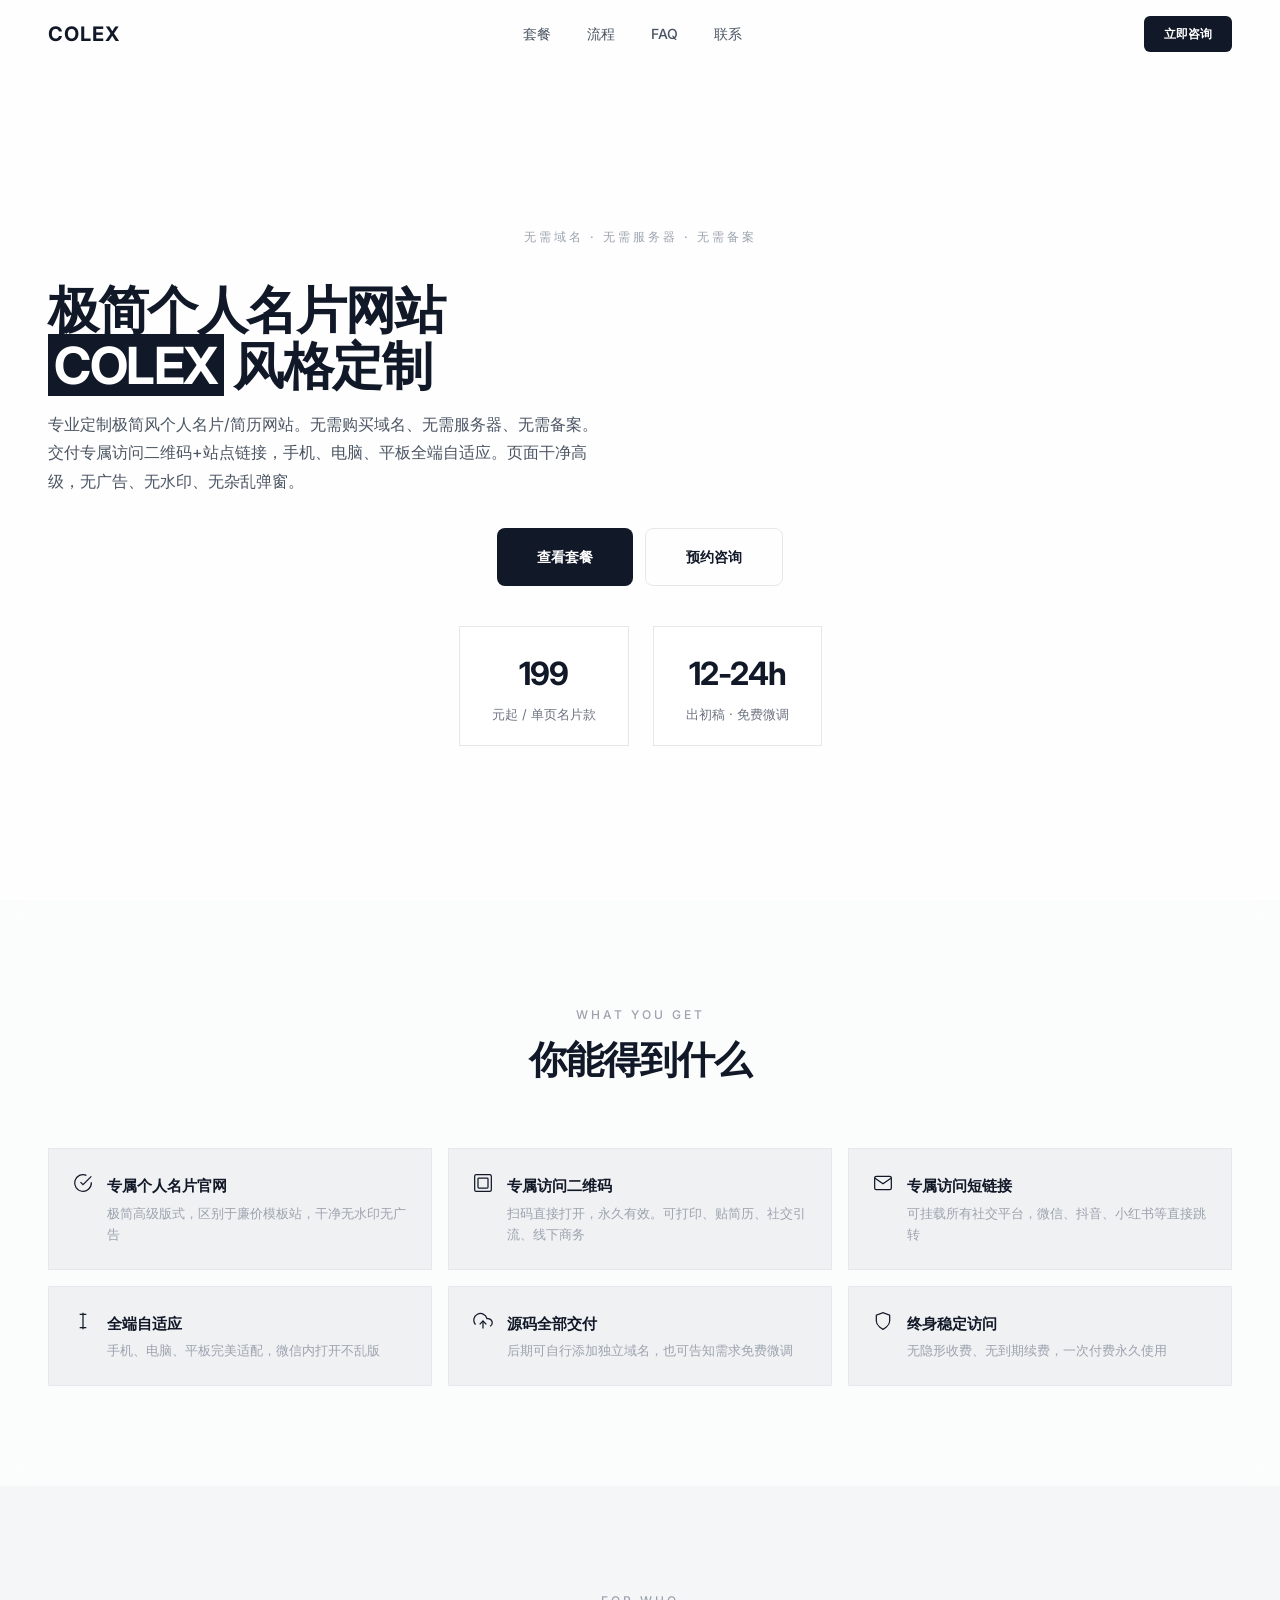
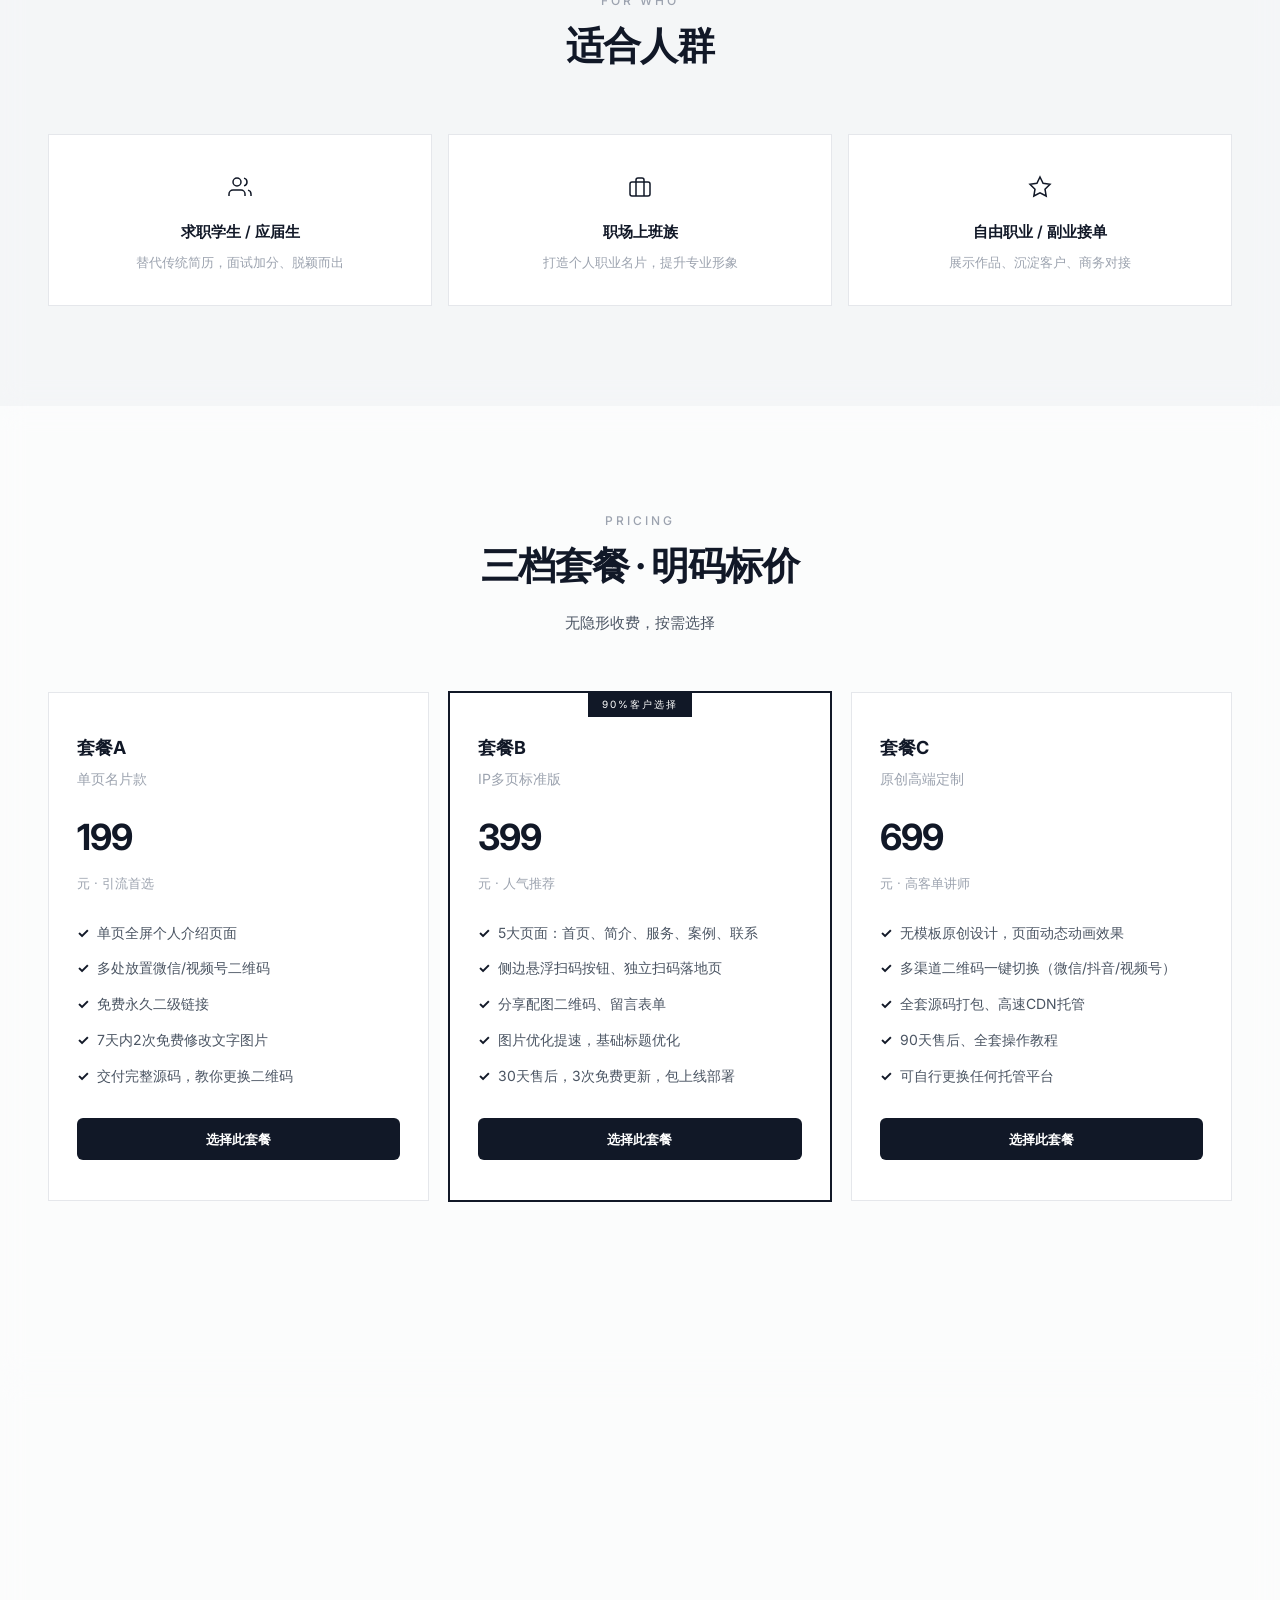
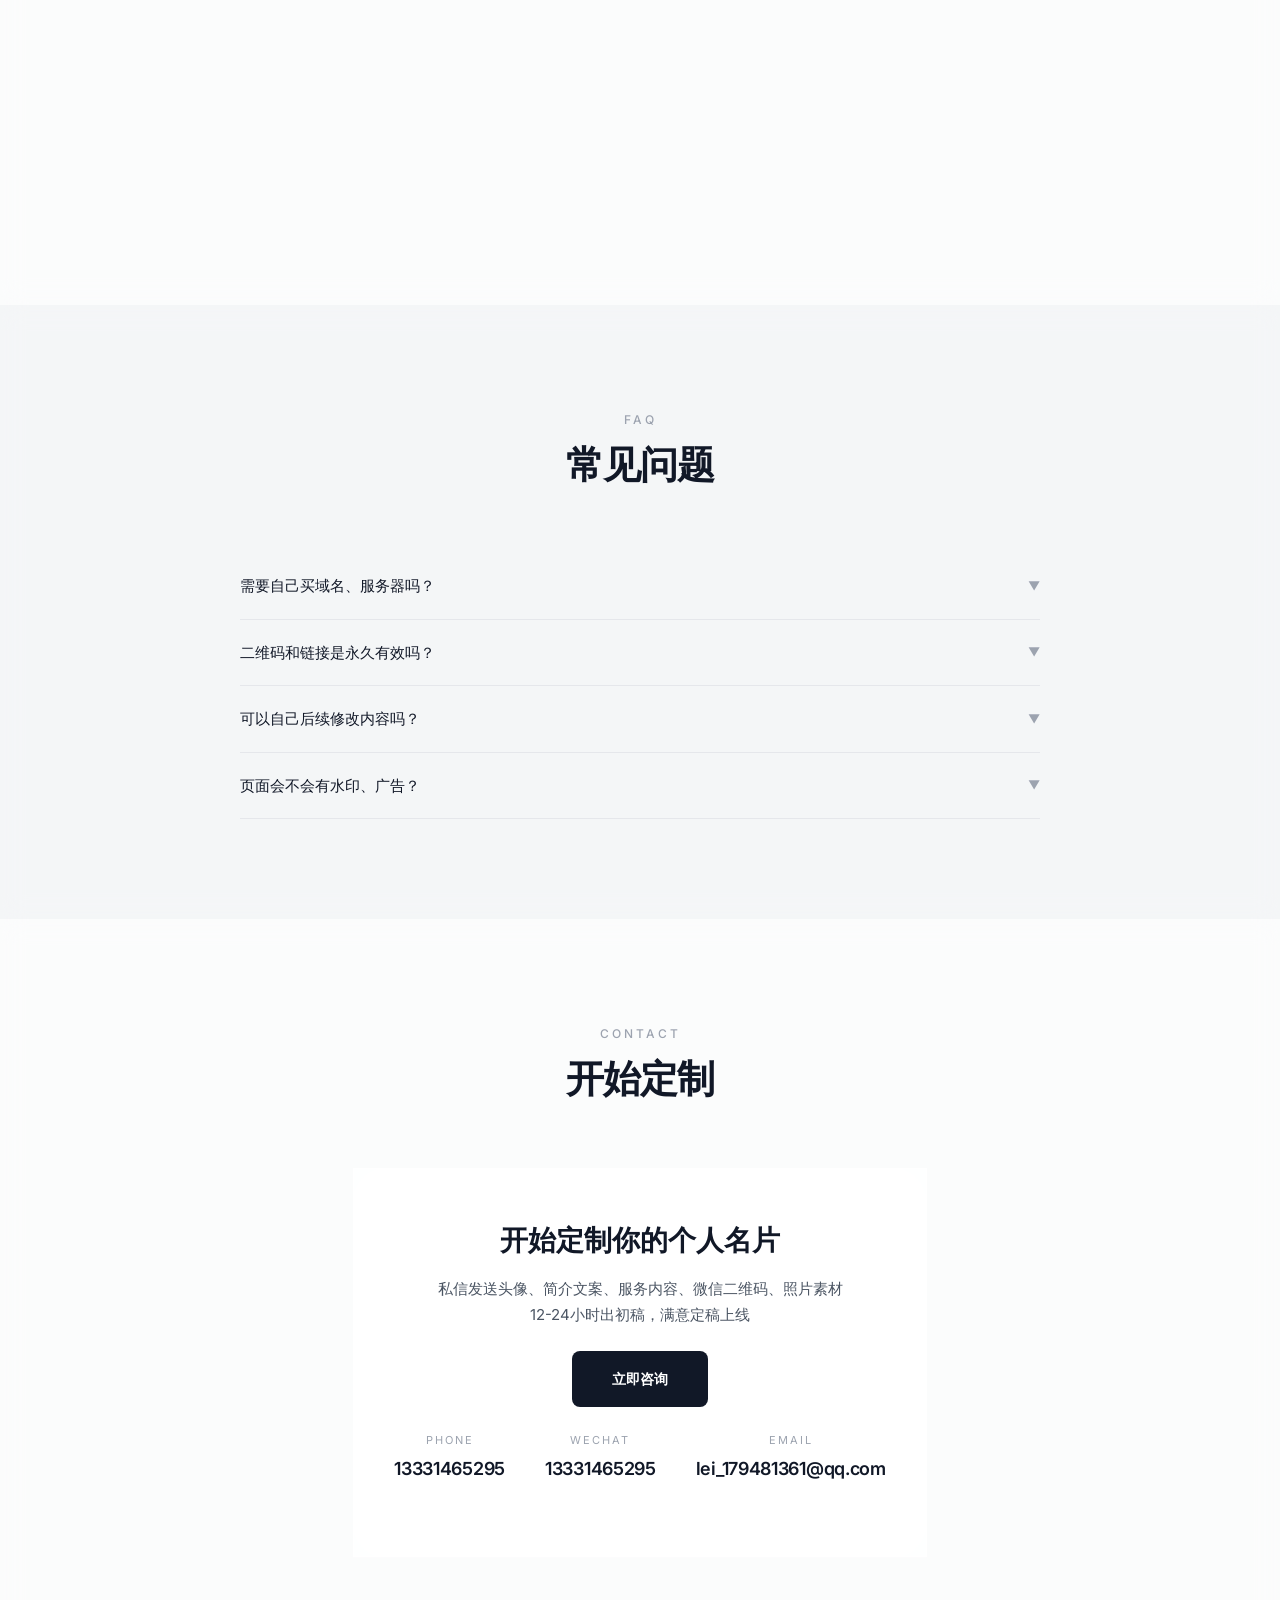
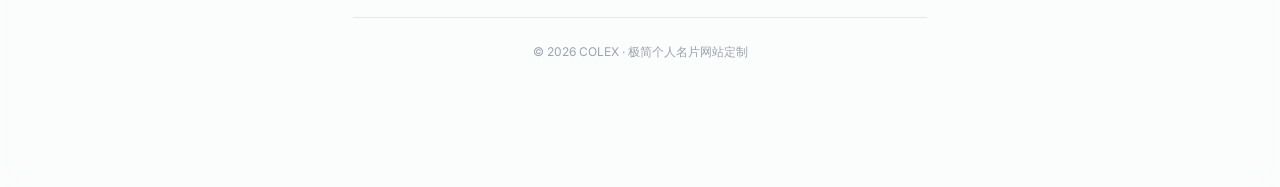
==== commit f31de972: "移除二维码图片展示" ====
--- a/ad/index.html
+++ b/ad/index.html
@@ -36,7 +36,7 @@
 <div style="background:#fff;border:1px solid #e5e7eb;padding:20px 32px;text-align:center"><h3 style="font-size:32px;font-weight:700;letter-spacing:-1px;margin-bottom:2px">199</h3><p style="font-size:13px;color:#6b7280">元起 / 单页名片款</p></div>
 <div style="background:#fff;border:1px solid #e5e7eb;padding:20px 32px;text-align:center"><h3 style="font-size:32px;font-weight:700;letter-spacing:-1px;margin-bottom:2px">12-24h</h3><p style="font-size:13px;color:#6b7280">出初稿 · 免费微调</p></div>
 </div>
-<div style="margin-top:24px;text-align:center"><img src="../assets/qrcode.png" alt="扫码" style="width:120px;height:120px;display:inline-block;border:1px solid #e5e7eb;border-radius:8px"><p style="font-size:12px;color:#9ca3af;margin-top:6px">扫码查看成品样例</p></div>
+
 </div></section>
 
 <section id="features" class="section"><div class="container">
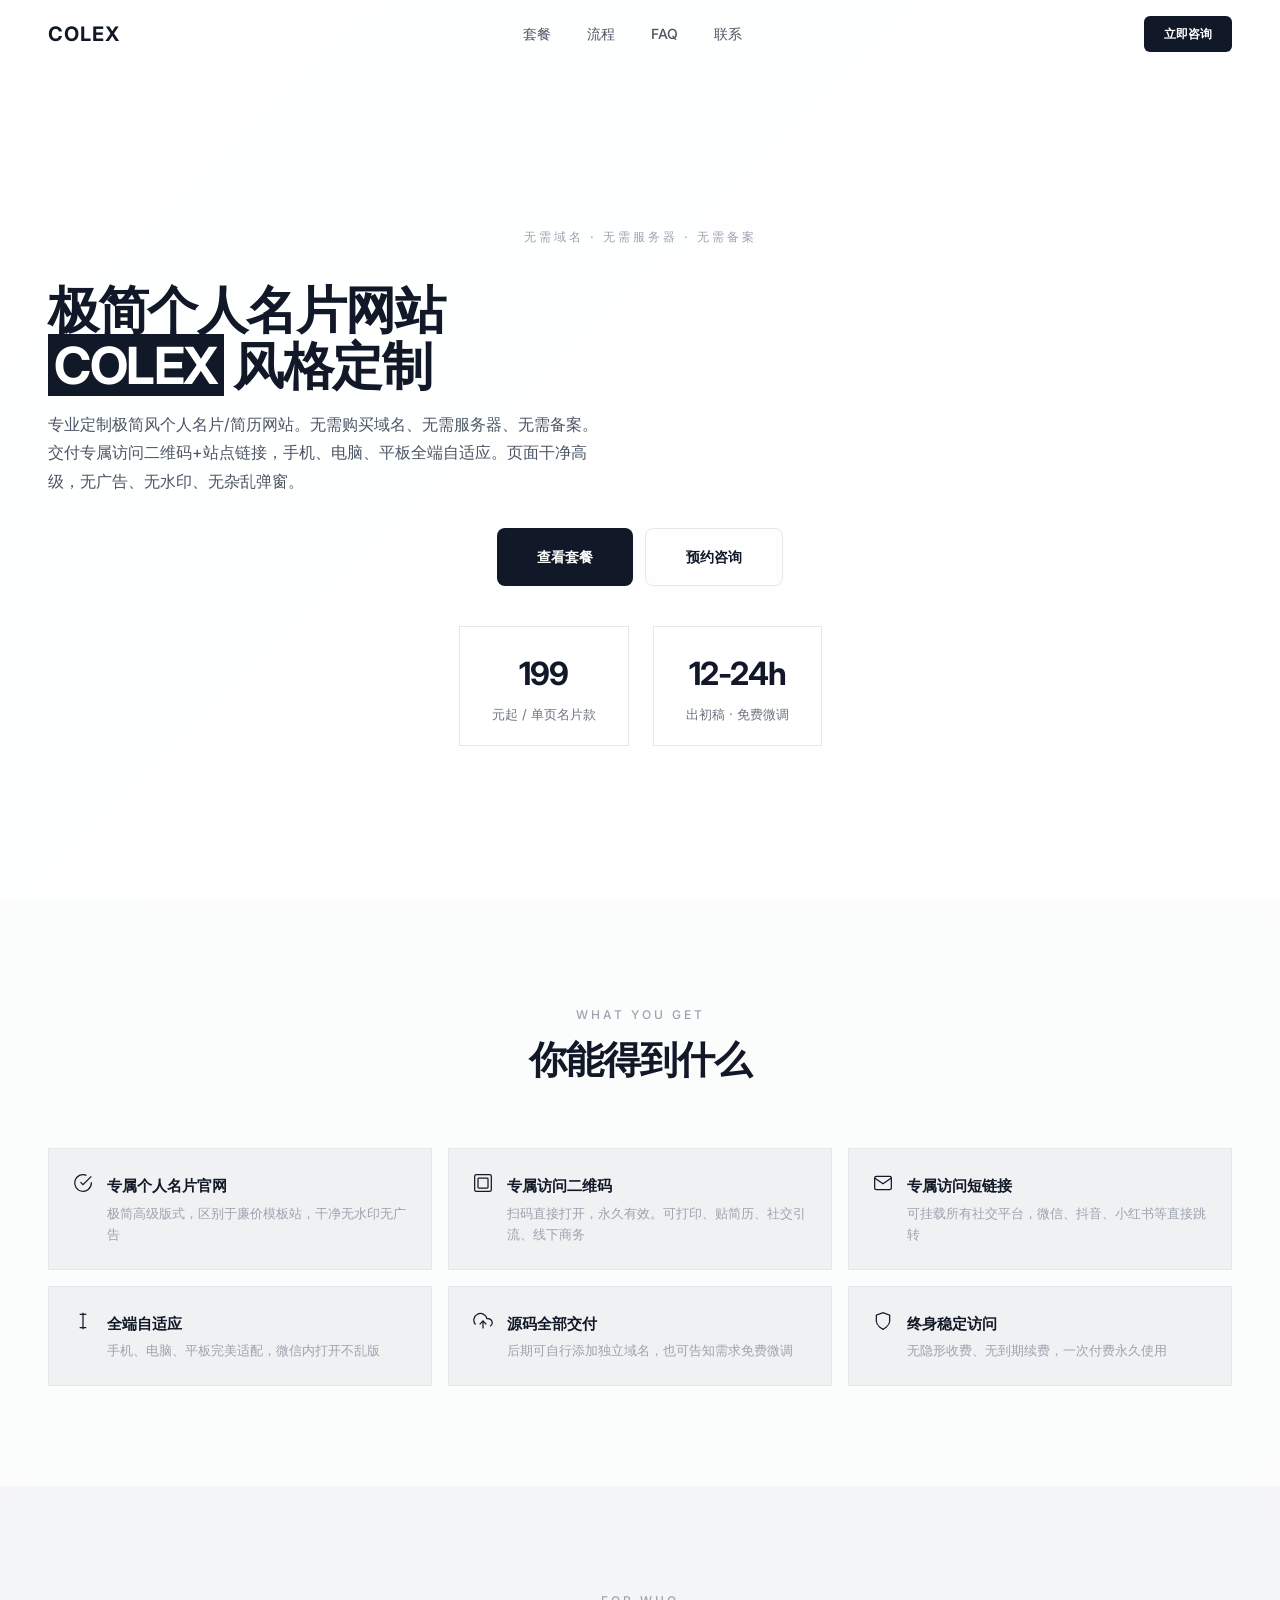
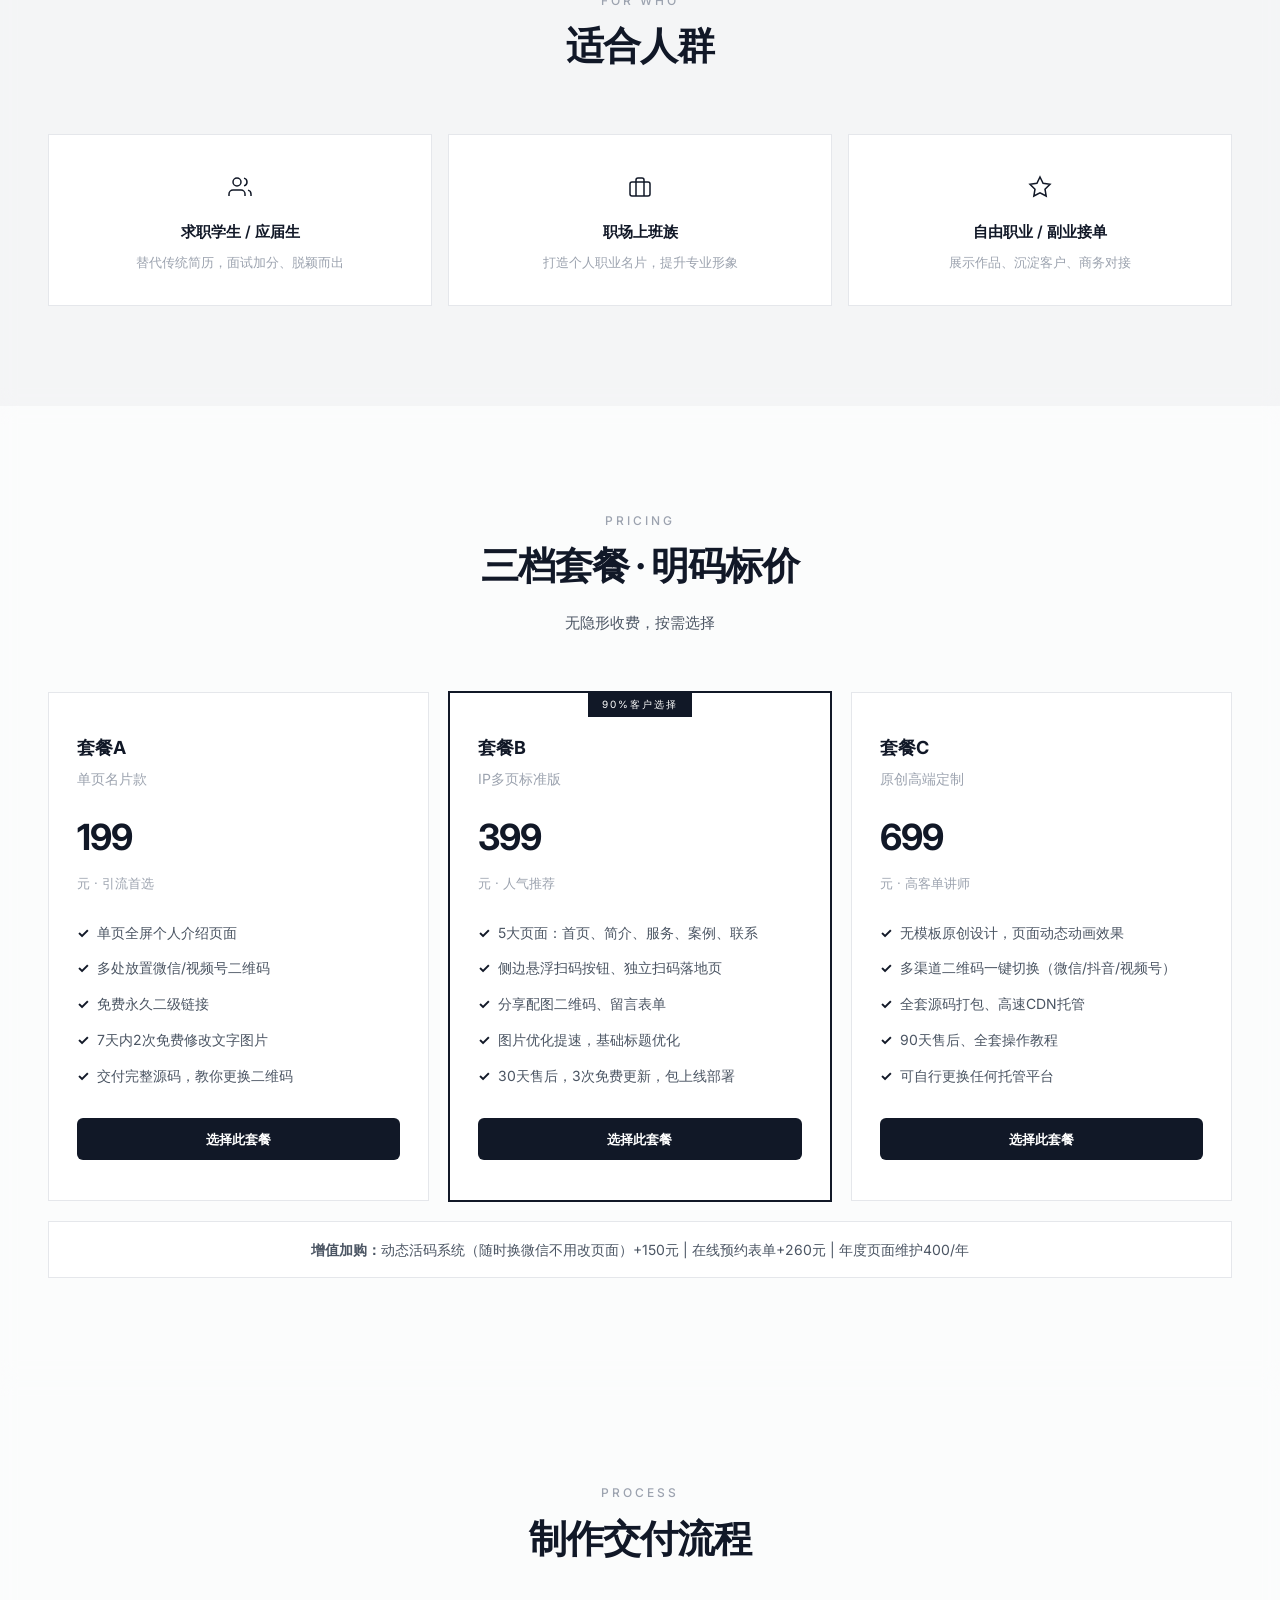
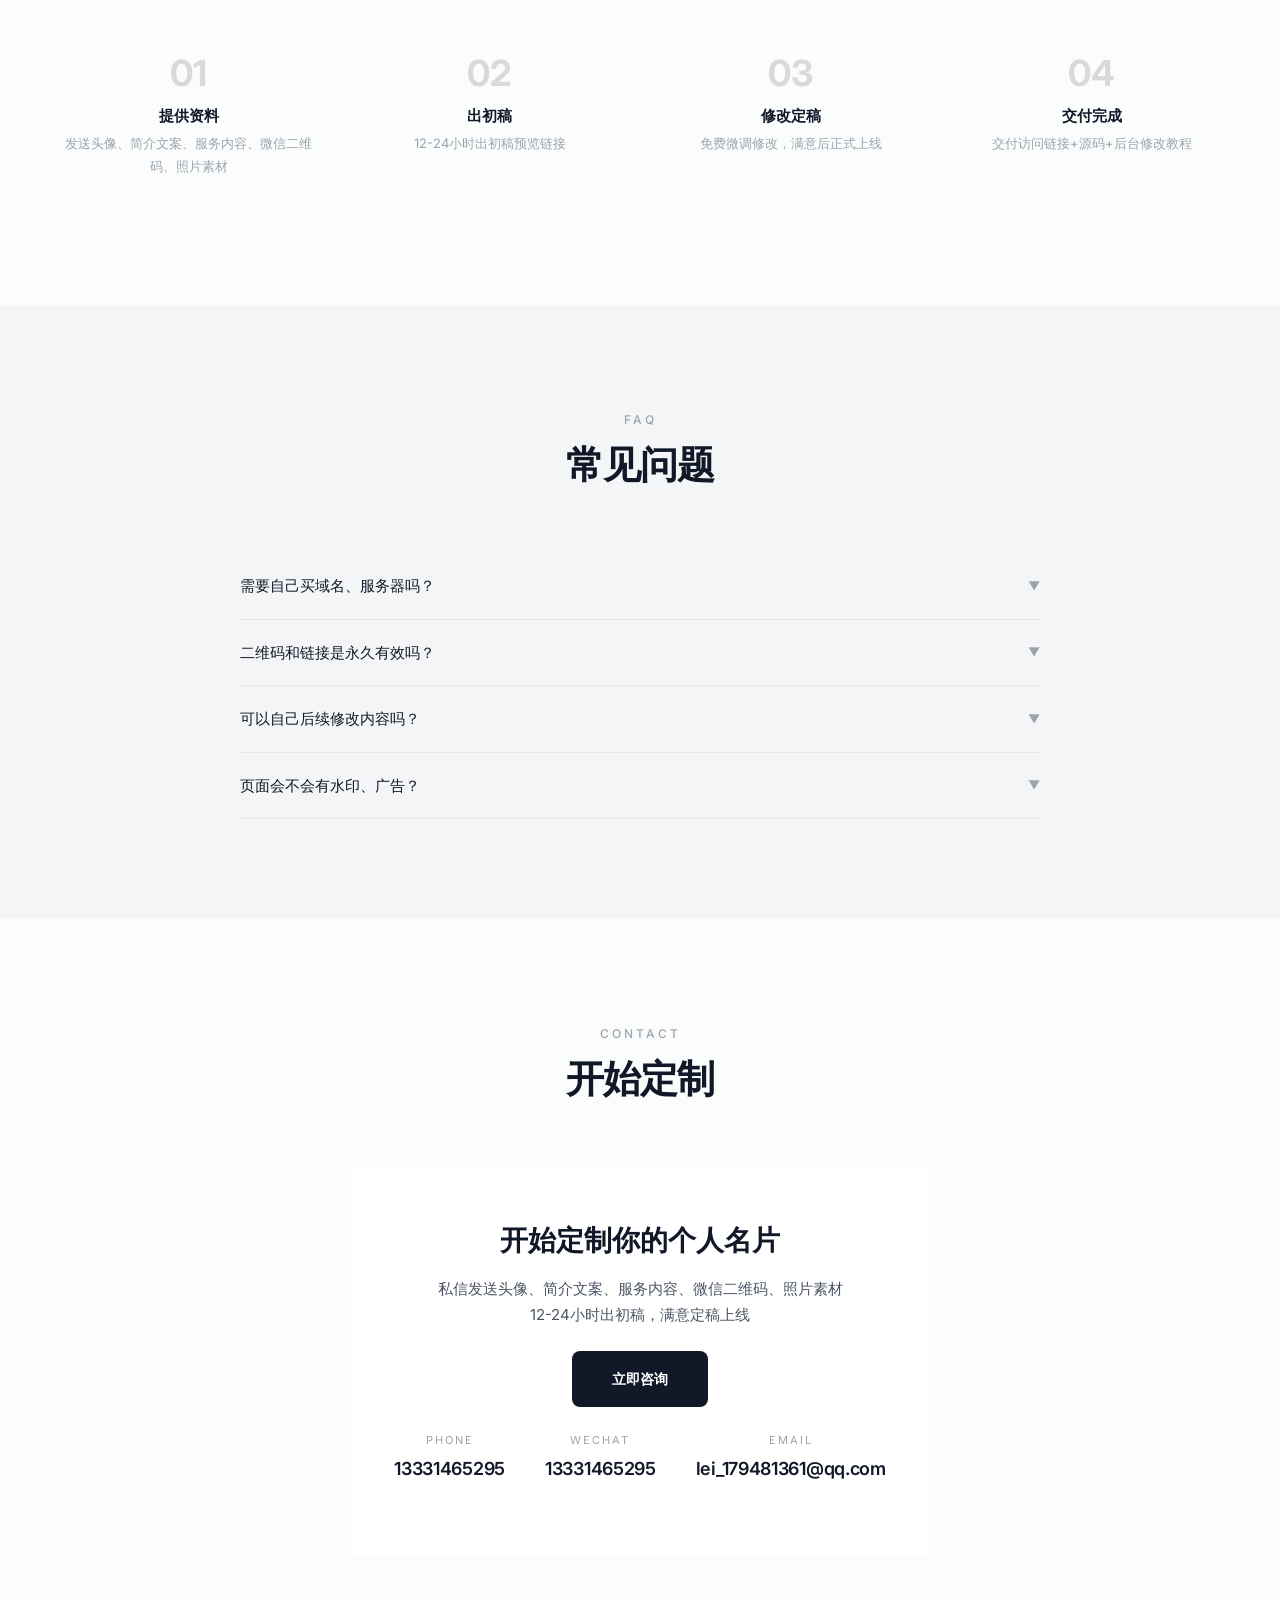
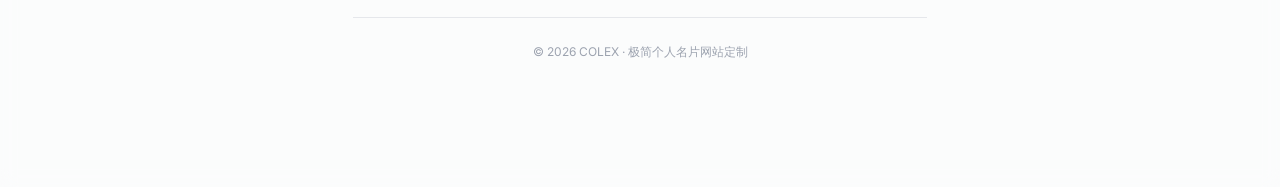
==== commit b6e89e09: "添加手机视频备用动画背景" ====
--- a/ad/index.html
+++ b/ad/index.html
@@ -9,7 +9,7 @@
 <link href="https://fonts.googleapis.com/css2?family=Inter:wght@400;500;600;700&display=swap" rel="stylesheet">
 <link rel="stylesheet" href="css/style.css">
 </head>
-<body><video class="page-bg-video" autoplay muted loop playsinline><source src="assets/hero-bg.mp4" type="video/mp4"></video><div class="page-bg-overlay"></div>
+<body><video class="page-bg-video" autoplay muted loop playsinline><source src="assets/hero-bg.mp4" type="video/mp4"></video><div class="page-bg-fallback"></div><div class="page-bg-overlay"></div>
 <nav class="navbar" id="navbar"><div class="container nav-container">
 <a href="#hero" class="logo" style="letter-spacing:1px;font-weight:700">COLEX</a>
 <ul class="nav-links">
@@ -22,7 +22,7 @@
 </div></nav>
 
 <section id="hero" class="hero">
-<video class="page-bg-video" autoplay muted loop playsinline><source src="assets/hero-bg.mp4" type="video/mp4"></video>
+<video class="page-bg-video" autoplay muted loop playsinline><source src="assets/hero-bg.mp4" type="video/mp4"></video><div class="page-bg-fallback"></div>
 <div class="page-bg-overlay"></div>
 <div class="container hero-inner">
 <div class="section-header" style="margin-bottom:32px"><span class="section-tag">无需域名 · 无需服务器 · 无需备案</span></div>
--- a/ad/css/style.css
+++ b/ad/css/style.css
@@ -1,4 +1,20 @@
-﻿:root{--bg:#f8f9fa;--bg-alt:#f0f1f3;--bg-card:#fff;--bg-glass:rgba(255,255,255,.72);--text:#111827;--text-sec:#4b5563;--text-muted:#9ca3af;--border:#e5e7eb;--glass:rgba(255,255,255,.3);--sh:0 1px 3px rgba(0,0,0,.04);--sh-lg:0 4px 24px rgba(0,0,0,.06);--font:Inter,-apple-system,PingFang SC,Microsoft YaHei,sans-serif;--c:1700px;--nav:68px;--ease:cubic-bezier(.22,1,.36,1)}
+﻿/* Video fallback: gradient animation when video can't autoplay (mobile) */
+.page-bg-fallback {
+    position: fixed;
+    top: 0; left: 0;
+    width: 100vw; height: 100vh;
+    z-index: -3;
+    background: linear-gradient(135deg, #e8ecf1 0%, #d5dbe5 25%, #e2e7ed 50%, #d0d6e0 75%, #e8ecf1 100%);
+    background-size: 400% 400%;
+    animation: gradientShift 12s ease infinite;
+    pointer-events: none;
+}
+@keyframes gradientShift {
+    0% { background-position: 0% 50%; }
+    50% { background-position: 100% 50%; }
+    100% { background-position: 0% 50%; }
+}
+:root{--bg:#f8f9fa;--bg-alt:#f0f1f3;--bg-card:#fff;--bg-glass:rgba(255,255,255,.72);--text:#111827;--text-sec:#4b5563;--text-muted:#9ca3af;--border:#e5e7eb;--glass:rgba(255,255,255,.3);--sh:0 1px 3px rgba(0,0,0,.04);--sh-lg:0 4px 24px rgba(0,0,0,.06);--font:Inter,-apple-system,PingFang SC,Microsoft YaHei,sans-serif;--c:1700px;--nav:68px;--ease:cubic-bezier(.22,1,.36,1)}
 *,*::before,*::after{margin:0;padding:0;box-sizing:border-box}
 html{scroll-behavior:smooth}
 body{font-family:var(--font);font-size:16px;line-height:1.7;color:var(--text);background:var(--bg)}
@@ -90,4 +106,4 @@
 .footer p{font-size:12px;color:var(--text-muted)}
 .reveal{opacity:0;transform:translateY(24px);transition:opacity .8s var(--ease),transform .8s var(--ease)}
 .reveal.visible{opacity:1;transform:translateY(0)}
-.hero-video{position:absolute;top:0;left:0;width:100%;height:100%;object-fit:cover;z-index:0;pointer-events:none}.page-bg-video{position:fixed;top:50%;left:50%;transform:translate(-50%,-50%);min-width:100vw;min-height:100vh;width:auto;height:auto;z-index:-2;pointer-events:none}.page-bg-overlay{position:fixed;inset:0;z-index:-1;background:rgba(255,255,255,.55);backdrop-filter:blur(6px)}.section,.pricing,.contact{background:rgba(255,255,255,.45)!important;backdrop-filter:blur(12px)}[style*='background:var(--bg-alt)']{background:rgba(240,241,243,.45)!important;backdrop-filter:blur(12px)}+.hero-video{position:absolute;top:0;left:0;width:100%;height:100%;object-fit:cover;z-index:0;pointer-events:none}.page-bg-video{position:fixed;top:0;left:0;width:100vw;height:100vh;object-fit:cover;z-index:-2;pointer-events:none}.page-bg-overlay{position:fixed;inset:0;z-index:-1;background:rgba(255,255,255,.82);backdrop-filter:blur(2px)}.section,.pricing,.contact{background:rgba(255,255,255,.48)!important;backdrop-filter:blur(8px)}[style*='background:var(--bg-alt)']{background:rgba(240,241,243,.48)!important;backdrop-filter:blur(8px)}
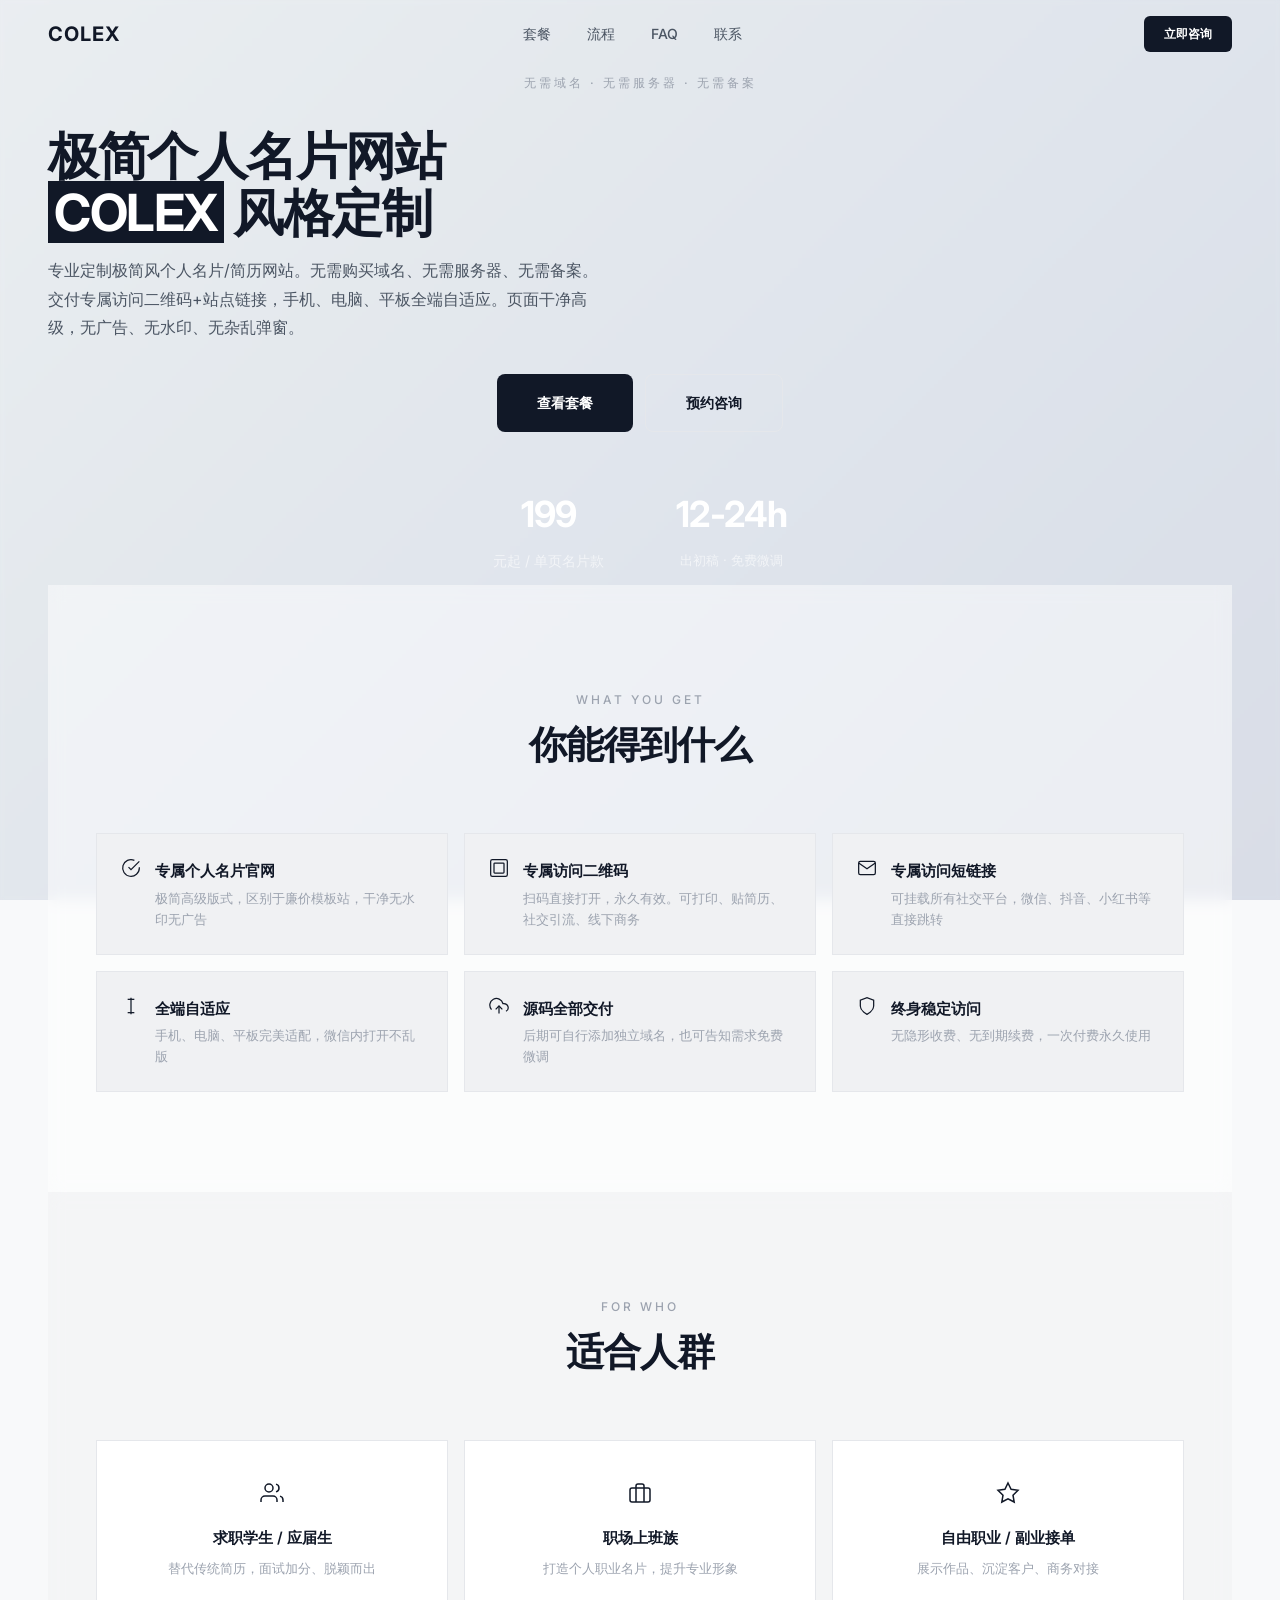
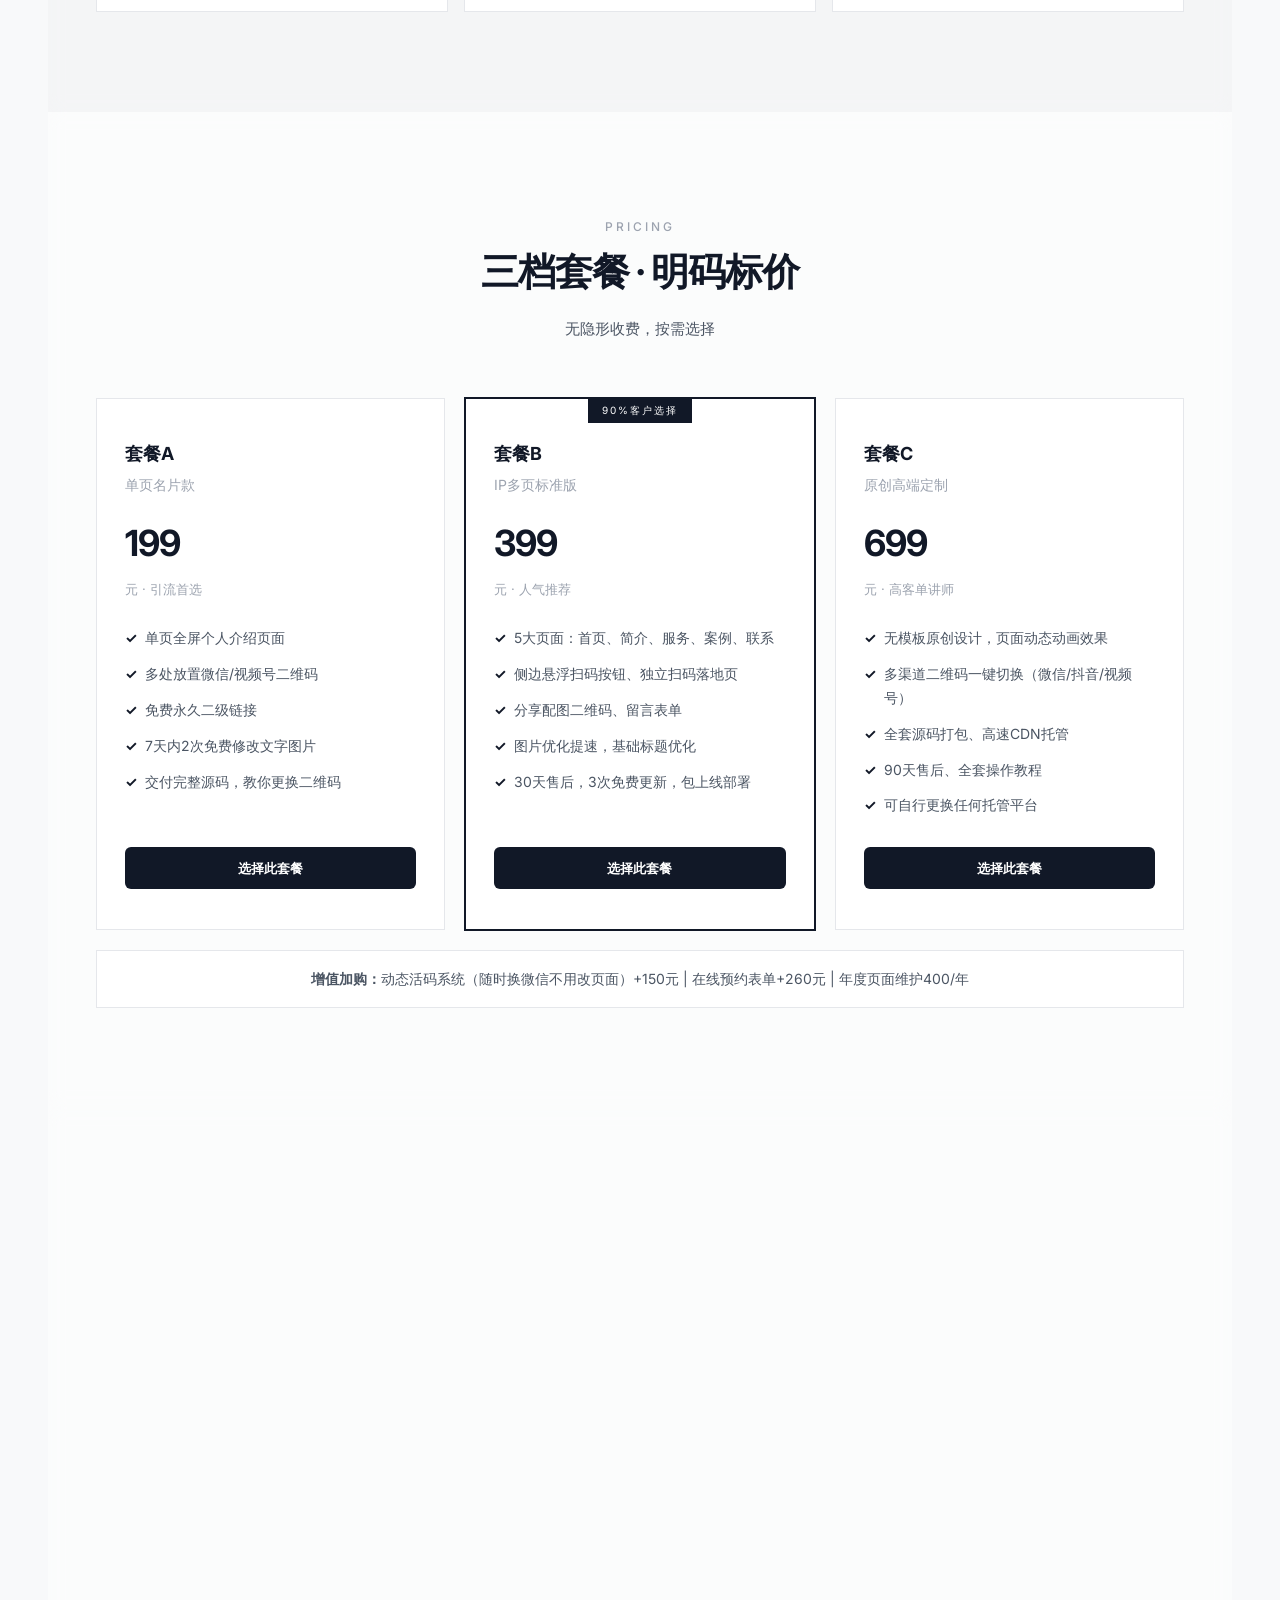
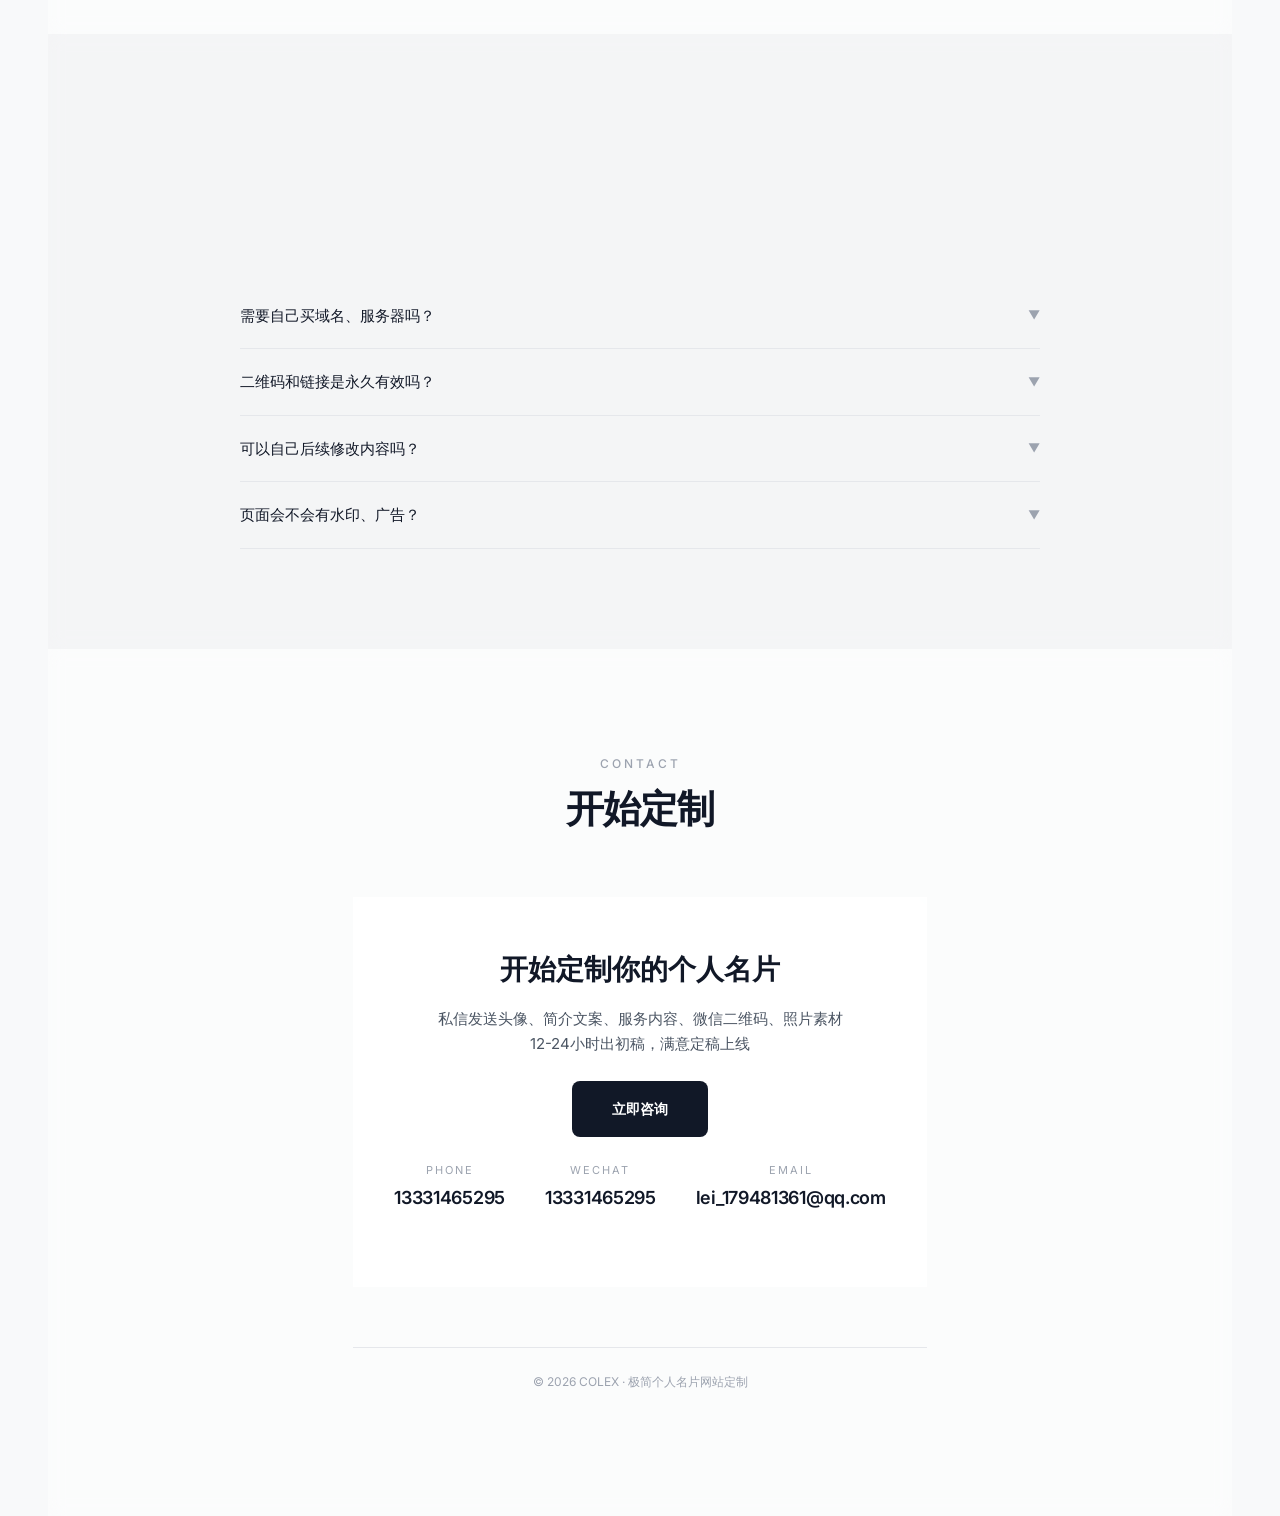
==== commit 1689cf54: "统计卡片改为纯文字，去除背景色" ====
--- a/ad/index.html
+++ b/ad/index.html
@@ -33,11 +33,9 @@
 <a href="#contact" class="btn btn-outline btn-large">预约咨询</a>
 </div>
 <div style="display:flex;gap:24px;justify-content:center;flex-wrap:wrap">
-<div style="background:#fff;border:1px solid #e5e7eb;padding:20px 32px;text-align:center"><h3 style="font-size:32px;font-weight:700;letter-spacing:-1px;margin-bottom:2px">199</h3><p style="font-size:13px;color:#6b7280">元起 / 单页名片款</p></div>
-<div style="background:#fff;border:1px solid #e5e7eb;padding:20px 32px;text-align:center"><h3 style="font-size:32px;font-weight:700;letter-spacing:-1px;margin-bottom:2px">12-24h</h3><p style="font-size:13px;color:#6b7280">出初稿 · 免费微调</p></div>
+<div style="padding:12px 24px;text-align:center"><h3 style="font-size:36px;font-weight:700;letter-spacing:-1px;margin-bottom:4px;color:#fff">199</h3><p style="font-size:14px;color:rgba(255,255,255,.6)">元起 / 单页名片款</p></div>
+<div style="padding:12px 24px;text-align:center"><h3 style="font-size:36px;font-weight:700;letter-spacing:-1px;margin-bottom:4px;color:#fff">12-24h</h3><p style="font-size:13px;color:rgba(255,255,255,.6)">出初稿 · 免费微调</p></div>
 </div>
-
-</div></section>
 
 <section id="features" class="section"><div class="container">
 <div class="section-header reveal"><span class="section-tag">What You Get</span><h2 class="section-title">你能得到什么</h2></div>
--- a/ad/css/style.css
+++ b/ad/css/style.css
@@ -106,4 +106,91 @@
 .footer p{font-size:12px;color:var(--text-muted)}
 .reveal{opacity:0;transform:translateY(24px);transition:opacity .8s var(--ease),transform .8s var(--ease)}
 .reveal.visible{opacity:1;transform:translateY(0)}
-.hero-video{position:absolute;top:0;left:0;width:100%;height:100%;object-fit:cover;z-index:0;pointer-events:none}.page-bg-video{position:fixed;top:0;left:0;width:100vw;height:100vh;object-fit:cover;z-index:-2;pointer-events:none}.page-bg-overlay{position:fixed;inset:0;z-index:-1;background:rgba(255,255,255,.82);backdrop-filter:blur(2px)}.section,.pricing,.contact{background:rgba(255,255,255,.48)!important;backdrop-filter:blur(8px)}[style*='background:var(--bg-alt)']{background:rgba(240,241,243,.48)!important;backdrop-filter:blur(8px)}+.hero-video{position:absolute;top:0;left:0;width:100%;height:100%;object-fit:cover;z-index:0;pointer-events:none}.page-bg-video{position:fixed;top:0;left:0;width:100vw;height:100vh;object-fit:cover;z-index:-2;pointer-events:none}.page-bg-overlay{position:fixed;inset:0;z-index:-1;background:rgba(255,255,255,.05);backdrop-filter:blur(2px)}.section,.pricing,.contact{background:rgba(255,255,255,.48)!important;backdrop-filter:blur(8px)}[style*='background:var(--bg-alt)']{background:rgba(240,241,243,.48)!important;backdrop-filter:blur(8px)}
+/* ============================
+   Responsive - Tablet
+   ============================ */
+@media (max-width: 1200px) {
+    .container { padding: 0 32px; }
+    .hero-grid { grid-template-columns: 1fr; gap: 40px; padding: 40px 0; }
+    .pricing-grid { grid-template-columns: repeat(2, 1fr); }
+    .features-grid, .audience-grid { grid-template-columns: repeat(2, 1fr); }
+}
+
+/* ============================
+   Responsive - Mobile
+   ============================ */
+@media (max-width: 768px) {
+    .container { padding: 0 20px; }
+    
+    /* Navigation */
+    .nav-links { display: none; }
+    .btn-nav { display: none; }
+    
+    /* Hero */
+    .hero { min-height: auto; padding: 100px 0 60px; }
+    .hero h1 { font-size: 32px; letter-spacing: -0.5px; }
+    .hero h1 em { font-size: 32px; display: inline; }
+    .hero-desc { font-size: 14px; margin-bottom: 24px; }
+    .hero-badges { gap: 6px; }
+    .hero-badge { font-size: 11px; padding: 4px 12px; }
+    .hero-actions { flex-direction: column; align-items: stretch; }
+    .hero-actions .btn { text-align: center; }
+    .hero-stat-box { padding: 20px; }
+    .hero-stat-box h3 { font-size: 28px; }
+    
+    /* Sections */
+    .section { padding: 48px 0; }
+    .section-header { margin-bottom: 32px; }
+    .section-title { font-size: 24px; }
+    .section-desc { font-size: 14px; }
+    
+    /* Features */
+    .features-grid { grid-template-columns: 1fr; gap: 12px; }
+    .feature-card { padding: 20px; }
+    
+    /* Audience */
+    .audience-grid { grid-template-columns: 1fr; gap: 12px; }
+    .audience-card { padding: 24px 16px; }
+    
+    /* Pricing */
+    .pricing-grid { grid-template-columns: 1fr; max-width: 400px; gap: 16px; }
+    .pricing-card { padding: 28px 20px; }
+    .pricing-card .price { font-size: 28px; }
+    
+    /* Process */
+    .process-grid { grid-template-columns: 1fr; max-width: 300px; margin: 0 auto; gap: 12px; }
+    .process-step { padding: 20px 16px; }
+    
+    /* FAQ */
+    .faq-q { font-size: 14px; padding: 16px 0; }
+    .faq-a { font-size: 13px; }
+    
+    /* Contact */
+    .contact-info { flex-direction: column; gap: 16px; }
+    .contact-box { padding: 32px 20px; }
+    .contact-box h2 { font-size: 22px; }
+    .contact-box p { font-size: 14px; }
+}
+
+/* Small phones */
+@media (max-width: 480px) {
+    .container { padding: 0 16px; }
+    .hero h1 { font-size: 26px; }
+    .hero h1 em { font-size: 26px; }
+    .hero-badge { font-size: 10px; padding: 3px 10px; }
+    .section-title { font-size: 20px; }
+    .pricing-grid { max-width: 100%; }
+    .contact-box { padding: 24px 16px; }
+}
+/* Mobile: hide video (can't autoplay), show CSS animation instead */
+@media (max-width: 768px) {
+    /* Hide video, use gradient fallback */
+    .page-bg-video { display: none !important; }
+    .page-bg-fallback { display: block !important; z-index: -2; }
+    /* Make overlay more transparent to show gradient */
+    .page-bg-overlay { background: rgba(255,255,255,.3) !important; }
+    /* Make section backgrounds more transparent */
+    .section, .pricing, .contact { background: rgba(255,255,255,.2) !important; }
+    [style*='background:var(--bg-alt)'] { background: rgba(240,241,243,.2) !important; }
+}
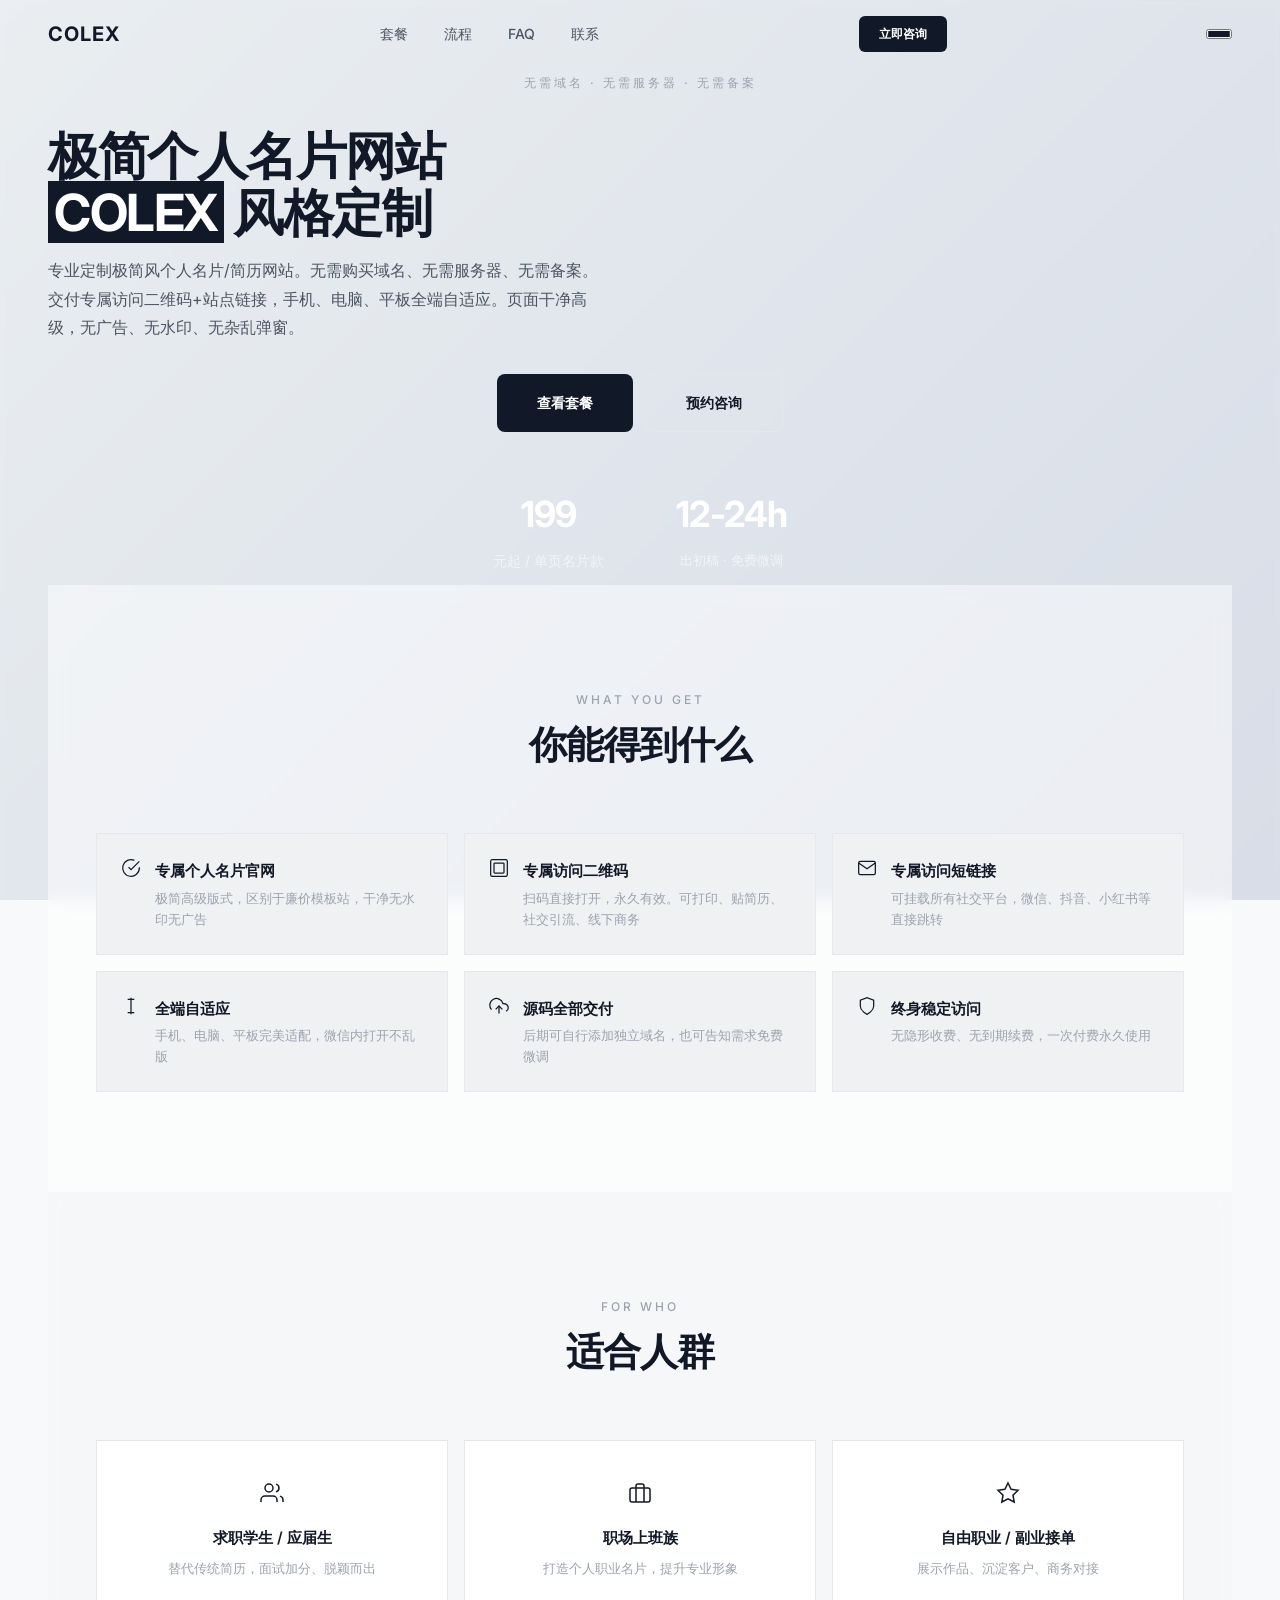
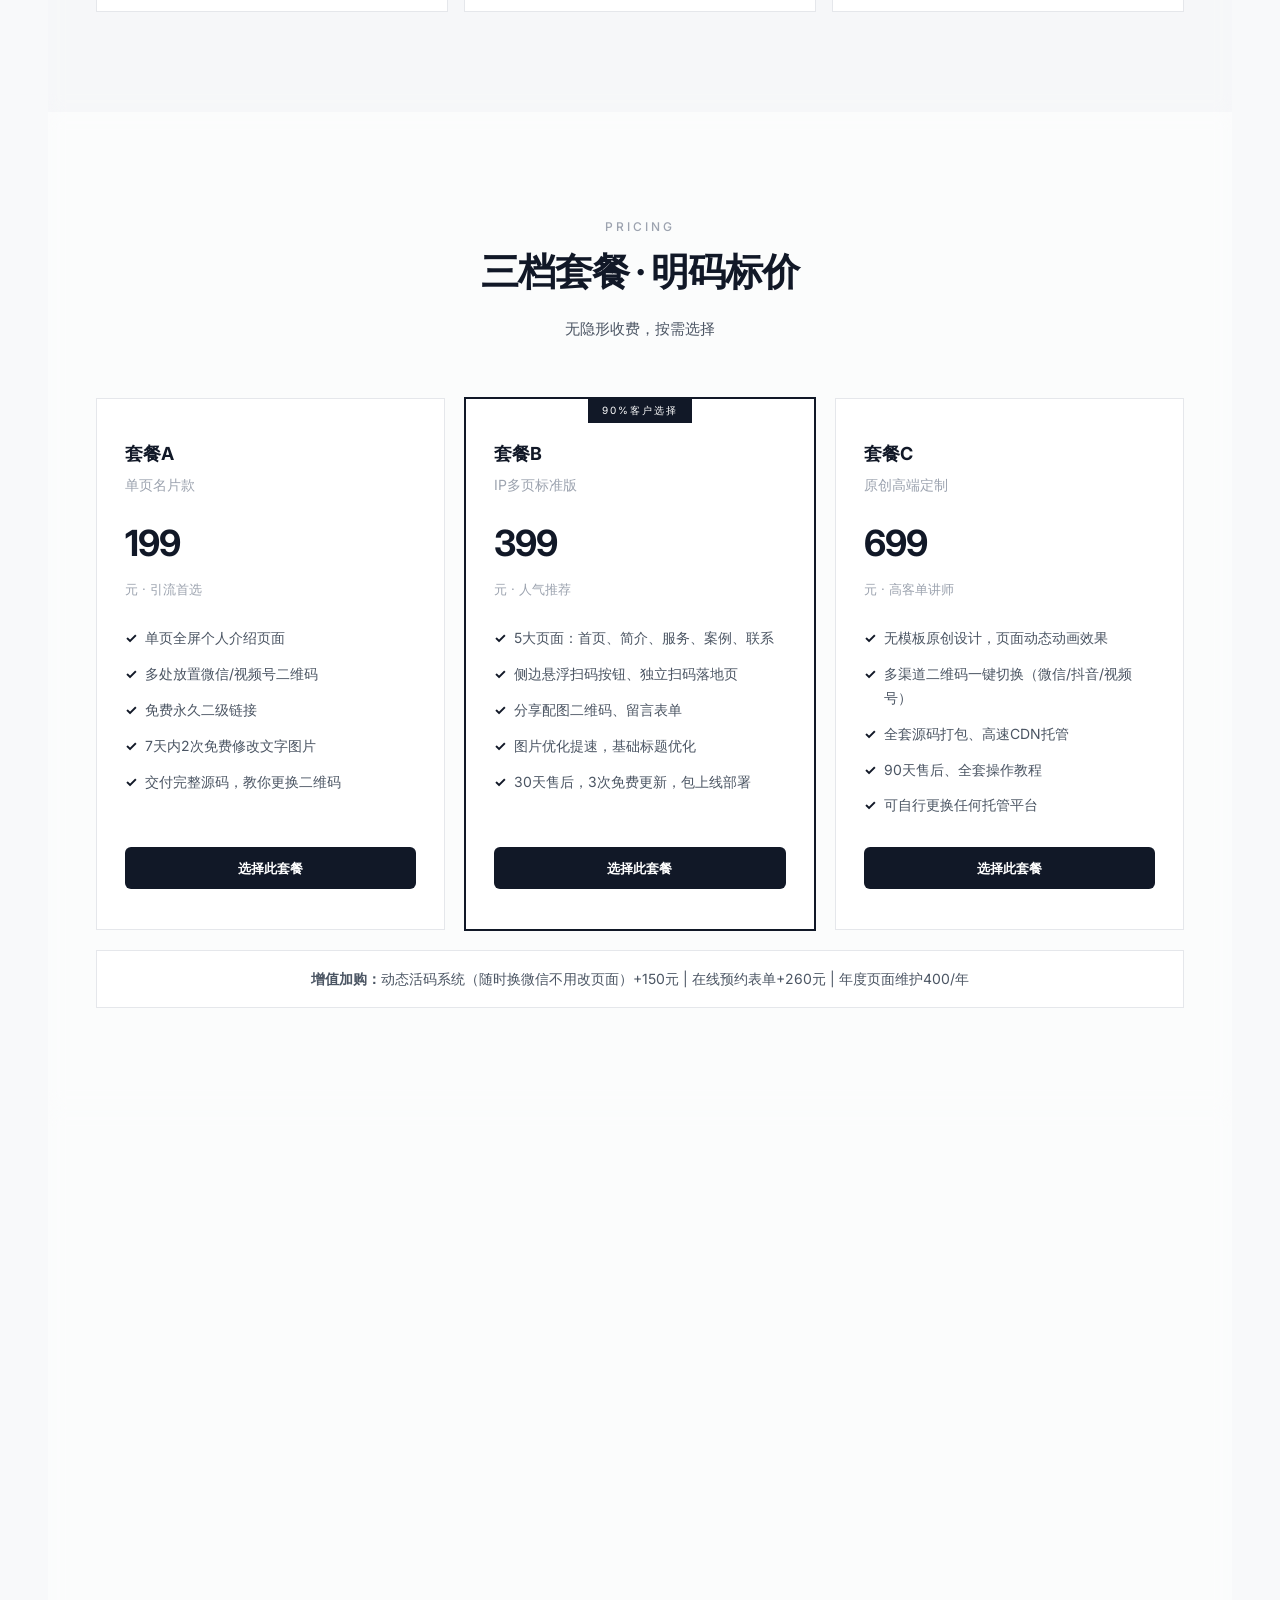
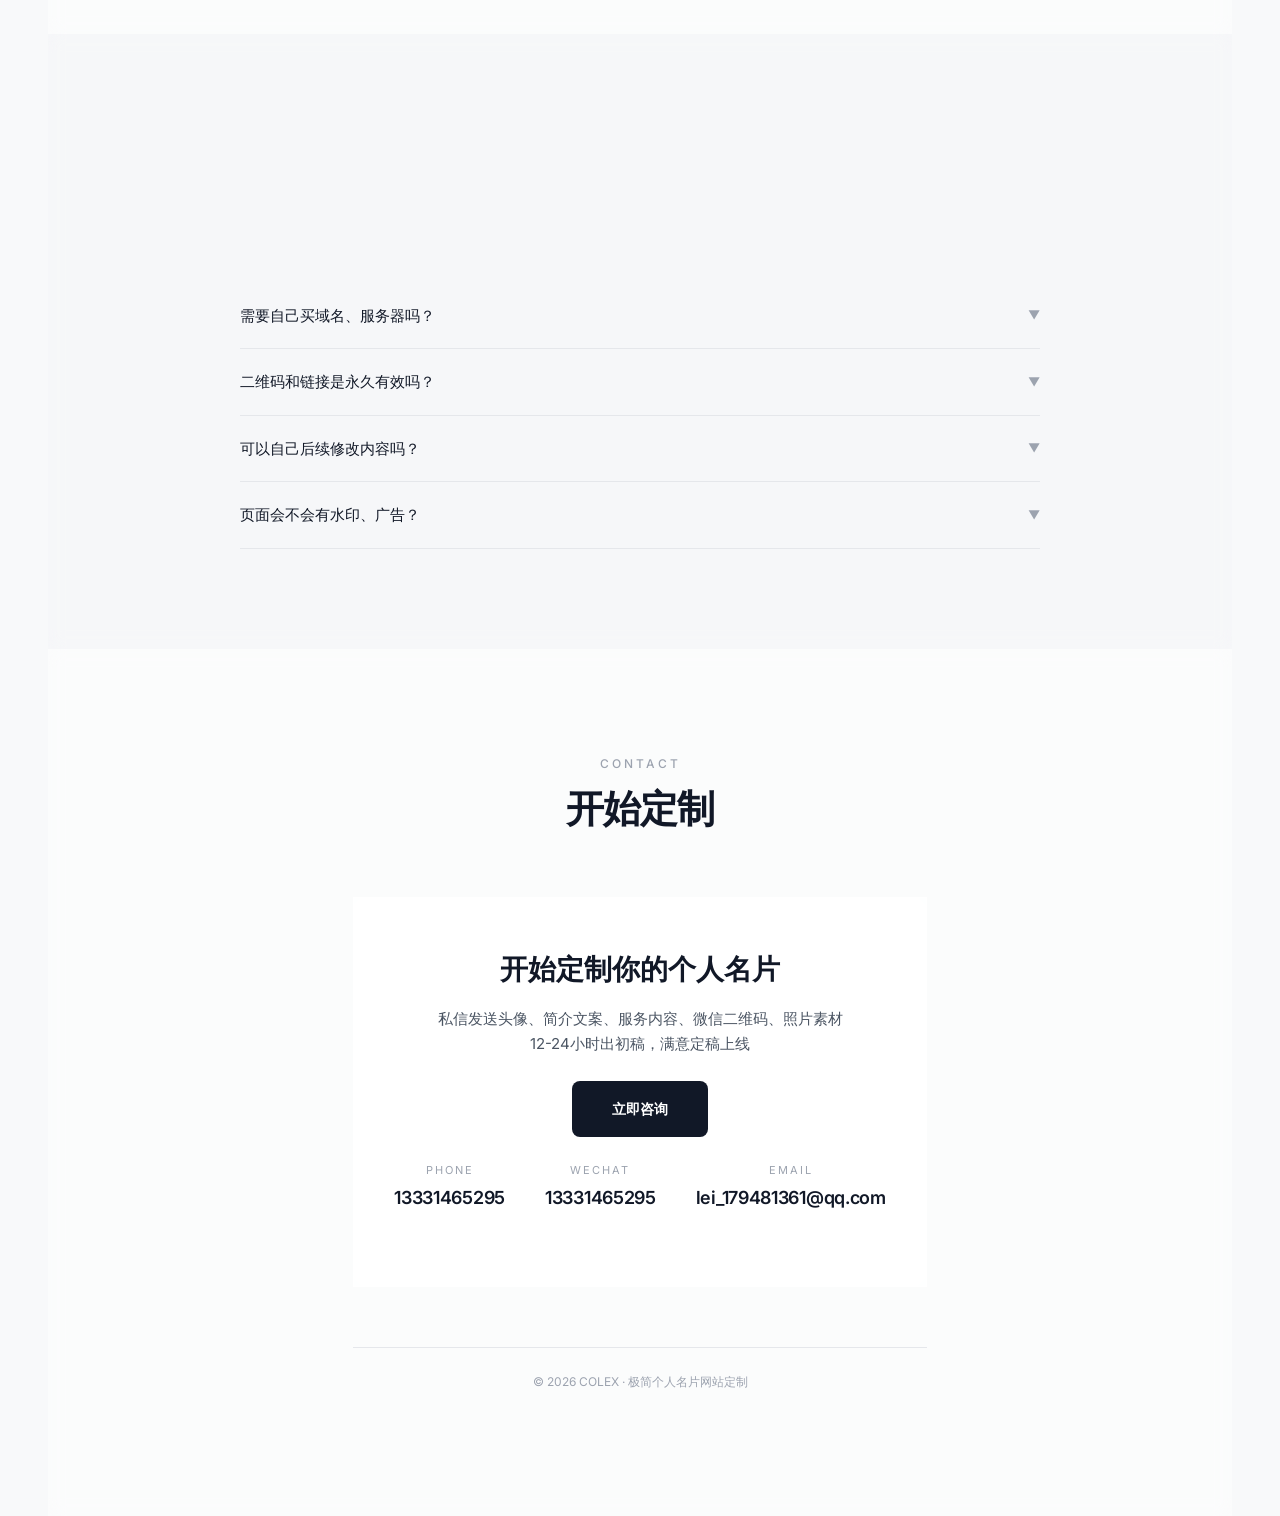
==== commit c6da3e09: "全面响应式设计：手机版独立布局 + 汉堡菜单 + 悬浮二维码" ====
--- a/ad/index.html
+++ b/ad/index.html
@@ -10,7 +10,7 @@
 <link rel="stylesheet" href="css/style.css">
 </head>
 <body><video class="page-bg-video" autoplay muted loop playsinline><source src="assets/hero-bg.mp4" type="video/mp4"></video><div class="page-bg-fallback"></div><div class="page-bg-overlay"></div>
-<nav class="navbar" id="navbar"><div class="container nav-container">
+<nav class="navbar" id="navbar"><div class="container nav-container" style="position:relative">
 <a href="#hero" class="logo" style="letter-spacing:1px;font-weight:700">COLEX</a>
 <ul class="nav-links">
 <li><a href="#pricing" class="nav-link">套餐</a></li>
@@ -18,8 +18,18 @@
 <li><a href="#faq" class="nav-link">FAQ</a></li>
 <li><a href="#contact" class="nav-link">联系</a></li>
 </ul>
-<a href="#contact" class="btn btn-nav">立即咨询</a>
+<a href="#contact" class="btn btn-nav btn-nav-dt">立即咨询</a><button class="menu-toggle" id="menuToggle" aria-label="菜单"><span></span><span></span><span></span></button>
 </div></nav>
+<!-- Mobile Nav -->
+<div class="mobile-nav-overlay" id="mobileOverlay"></div>
+<div class="mobile-nav-panel" id="mobilePanel">
+<a href="#pricing">套餐报价</a>
+<a href="#features">服务内容</a>
+<a href="#audience">适合人群</a>
+<a href="#process">制作流程</a>
+<a href="#faq">常见问题</a>
+<a href="#contact" class="btn btn-nav" style="display:block;text-align:center;margin-top:auto">立即咨询</a>
+</div>
 
 <section id="hero" class="hero">
 <video class="page-bg-video" autoplay muted loop playsinline><source src="assets/hero-bg.mp4" type="video/mp4"></video><div class="page-bg-fallback"></div>
@@ -119,5 +129,16 @@
 </div></section>
 
 <script src="js/main.js"></script>
+<!-- QR FAB (mobile) -->
+<button class="qr-fab" id="qrFab" aria-label="扫码访问">
+<svg width="24" height="24" viewBox="0 0 24 24" fill="none" stroke="currentColor" stroke-width="2"><rect x="2" y="2" width="8" height="8" rx="1"/><rect x="14" y="2" width="8" height="8" rx="1"/><rect x="2" y="14" width="8" height="8" rx="1"/><path d="M14 14h8v8h-8z"/><path d="M14 14l8 8m0-8l-8 8"/></svg>
+</button>
+<div class="qr-fab-modal" id="qrFabModal">
+<div class="qr-fab-modal-content">
+<img src="assets/ad-qrcode.png" alt="扫码访问">
+<p>微信/浏览器扫描二维码<br>立即访问个人名片网站</p>
+<button class="btn">关闭</button>
+</div>
+</div>
 </body>
 </html>
--- a/ad/css/style.css
+++ b/ad/css/style.css
@@ -110,6 +110,83 @@
 /* ============================
    Responsive - Tablet
    ============================ */
+    [style*='background:var(--bg-alt)'] { background: rgba(240,241,243,.2) !important; }
+}
+
+/* ============================
+   Hamburger Menu (Mobile)
+   ============================ */
+.menu-toggle {
+    display: none;
+    flex-direction: column;
+    justify-content: center;
+    align-items: center;
+    width: 36px; height: 36px;
+    background: none;
+    border: none;
+    cursor: pointer;
+    padding: 0;
+    z-index: 200;
+    gap: 5px;
+}
+.menu-toggle span {
+    display: block;
+    width: 22px; height: 2px;
+    background: var(--text);
+    border-radius: 2px;
+    transition: all .3s var(--ease);
+    transform-origin: center;
+}
+.menu-toggle.active span:nth-child(1) { transform: rotate(45deg) translate(5px, 5px); }
+.menu-toggle.active span:nth-child(2) { opacity: 0; }
+.menu-toggle.active span:nth-child(3) { transform: rotate(-45deg) translate(5px, -5px); }
+
+/* Mobile Nav Menu Overlay */
+.mobile-nav-overlay {
+    display: none;
+    position: fixed;
+    top: 0; left: 0;
+    width: 100vw; height: 100vh;
+    background: rgba(0,0,0,.3);
+    z-index: 90;
+    opacity: 0;
+    transition: opacity .3s var(--ease);
+}
+.mobile-nav-overlay.active { opacity: 1; }
+
+.mobile-nav-panel {
+    display: none;
+    position: fixed;
+    top: 0; right: -320px;
+    width: 280px; height: 100vh;
+    background: var(--bg-card, #fff);
+    z-index: 150;
+    padding: 80px 32px 32px;
+    box-shadow: -4px 0 24px rgba(0,0,0,.08);
+    transition: right .35s var(--ease);
+    flex-direction: column;
+    gap: 8px;
+}
+.mobile-nav-panel.active { right: 0; }
+.mobile-nav-panel a {
+    display: block;
+    padding: 14px 0;
+    font-size: 16px;
+    font-weight: 500;
+    color: var(--text);
+    border-bottom: 1px solid var(--border);
+}
+.mobile-nav-panel .btn-nav {
+    display: block;
+    text-align: center;
+    margin-top: 24px;
+    padding: 14px;
+    font-size: 15px;
+}
+
+/* ============================
+   Responsive - Desktop Minor
+   ============================ */
 @media (max-width: 1200px) {
     .container { padding: 0 32px; }
     .hero-grid { grid-template-columns: 1fr; gap: 40px; padding: 40px 0; }
@@ -118,79 +195,199 @@
 }
 
 /* ============================
-   Responsive - Mobile
+   Responsive - Mobile (768px and below)
    ============================ */
 @media (max-width: 768px) {
     .container { padding: 0 20px; }
+    .btn-nav-dt { display: none !important; }
+    .menu-toggle { display: flex; }
+    .mobile-nav-overlay { display: block; }
+    .mobile-nav-panel { display: flex; }
     
     /* Navigation */
     .nav-links { display: none; }
-    .btn-nav { display: none; }
-    
-    /* Hero */
-    .hero { min-height: auto; padding: 100px 0 60px; }
-    .hero h1 { font-size: 32px; letter-spacing: -0.5px; }
-    .hero h1 em { font-size: 32px; display: inline; }
-    .hero-desc { font-size: 14px; margin-bottom: 24px; }
-    .hero-badges { gap: 6px; }
-    .hero-badge { font-size: 11px; padding: 4px 12px; }
-    .hero-actions { flex-direction: column; align-items: stretch; }
-    .hero-actions .btn { text-align: center; }
-    .hero-stat-box { padding: 20px; }
-    .hero-stat-box h3 { font-size: 28px; }
-    
+    .navbar .btn-nav { display: none; }
+    
+    /* Hero - completely redesigned for mobile */
+    .hero { min-height: auto; padding: 80px 0 48px; }
+    .hero .section-header { display: none; }
+    .hero h1 { font-size: 28px; letter-spacing: -0.5px; margin-bottom: 12px; }
+    .hero h1 em { font-size: 28px; padding: 0 4px; }
+    .hero-desc { font-size: 14px; line-height: 1.6; margin-bottom: 20px; max-width: 100%; }
+    .hero-actions { flex-direction: column; align-items: stretch; gap: 10px !important; }
+    .hero-actions .btn { text-align: center; width: 100%; padding: 14px 24px; font-size: 14px; }
+    
+    /* Mobile stats - reimagined as compact inline chips */
+    .hero > .container > div:last-child {
+        display: flex !important;
+        gap: 8px !important;
+        justify-content: center;
+        margin-top: 20px;
+    }
+    .hero > .container > div:last-child > div {
+        padding: 8px 16px !important;
+        background: rgba(255,255,255,.08);
+        backdrop-filter: blur(8px);
+        border-radius: 12px;
+    }
+    .hero > .container > div:last-child h3 {
+        font-size: 22px !important;
+        margin-bottom: 0 !important;
+    }
+    .hero > .container > div:last-child p {
+        font-size: 11px !important;
+    }
+    
+    /* Mobile Floating QR FAB */
+    .qr-fab {
+        display: flex;
+        position: fixed;
+        bottom: 24px; right: 20px;
+        width: 56px; height: 56px;
+        background: var(--text);
+        color: #fff;
+        border: none;
+        border-radius: 50%;
+        align-items: center;
+        justify-content: center;
+        box-shadow: 0 4px 16px rgba(0,0,0,.15);
+        cursor: pointer;
+        z-index: 50;
+        transition: transform .2s var(--ease);
+    }
+    .qr-fab:active { transform: scale(.92); }
+    .qr-fab svg { width: 24px; height: 24px; }
+    
+    .qr-fab-modal {
+        display: none;
+        position: fixed;
+        top: 0; left: 0;
+        width: 100vw; height: 100vh;
+        background: rgba(0,0,0,.6);
+        z-index: 200;
+        align-items: center;
+        justify-content: center;
+        padding: 40px;
+    }
+    .qr-fab-modal.active { display: flex; }
+    .qr-fab-modal-content {
+        background: #fff;
+        border-radius: 20px;
+        padding: 32px;
+        text-align: center;
+        max-width: 320px;
+        width: 100%;
+    }
+    .qr-fab-modal-content img {
+        width: 200px; height: 200px;
+        margin: 0 auto 16px;
+        display: block;
+    }
+    .qr-fab-modal-content p {
+        font-size: 14px;
+        color: #6b7280;
+        margin-bottom: 20px;
+    }
+    .qr-fab-modal-content .btn {
+        width: 100%;
+        padding: 12px;
+        background: var(--text);
+        color: #fff;
+        border: none;
+        border-radius: 10px;
+        font-size: 14px;
+        cursor: pointer;
+    }
+
     /* Sections */
-    .section { padding: 48px 0; }
-    .section-header { margin-bottom: 32px; }
-    .section-title { font-size: 24px; }
-    .section-desc { font-size: 14px; }
-    
-    /* Features */
-    .features-grid { grid-template-columns: 1fr; gap: 12px; }
-    .feature-card { padding: 20px; }
+    .section { padding: 40px 0; }
+    .section-header { margin-bottom: 24px; }
+    .section-tag { font-size: 11px; margin-bottom: 6px; }
+    .section-title { font-size: 22px; margin-bottom: 8px; }
+    .section-desc { font-size: 13px; }
+    
+    /* Features - compact card layout */
+    .features-grid { grid-template-columns: 1fr; gap: 10px; }
+    .feature-card { padding: 16px; display: flex; gap: 12px; align-items: flex-start; }
+    .feature-card .icon { width: 36px; height: 36px; flex-shrink: 0; }
+    .feature-card h4 { font-size: 14px; margin-bottom: 4px; }
+    .feature-card p { font-size: 12px; line-height: 1.5; }
     
     /* Audience */
-    .audience-grid { grid-template-columns: 1fr; gap: 12px; }
-    .audience-card { padding: 24px 16px; }
-    
-    /* Pricing */
-    .pricing-grid { grid-template-columns: 1fr; max-width: 400px; gap: 16px; }
-    .pricing-card { padding: 28px 20px; }
-    .pricing-card .price { font-size: 28px; }
+    .audience-grid { grid-template-columns: 1fr; gap: 10px; }
+    .audience-card { padding: 20px 16px; }
+    .audience-card h4 { font-size: 15px; }
+    .audience-card p { font-size: 13px; }
+    
+    /* Pricing - stacked with smaller cards */
+    .pricing-grid { grid-template-columns: 1fr; max-width: 400px; margin: 0 auto; gap: 14px; }
+    .pricing-card { padding: 24px 20px; }
+    .pricing-card .price { font-size: 32px; }
+    .pricing-card h3 { font-size: 18px; }
+    .pricing-card ul li { font-size: 13px; padding: 6px 0; }
+    .pricing-card .btn { width: 100%; padding: 12px !important; font-size: 14px !important; }
     
     /* Process */
-    .process-grid { grid-template-columns: 1fr; max-width: 300px; margin: 0 auto; gap: 12px; }
-    .process-step { padding: 20px 16px; }
+    .process-grid { grid-template-columns: 1fr; max-width: 300px; margin: 0 auto; gap: 10px; }
+    .process-step { padding: 16px; }
+    .process-step .step-num { font-size: 24px; margin-bottom: 4px; }
+    .process-step h4 { font-size: 14px; }
+    .process-step p { font-size: 12px; }
     
     /* FAQ */
-    .faq-q { font-size: 14px; padding: 16px 0; }
-    .faq-a { font-size: 13px; }
-    
-    /* Contact */
-    .contact-info { flex-direction: column; gap: 16px; }
-    .contact-box { padding: 32px 20px; }
-    .contact-box h2 { font-size: 22px; }
-    .contact-box p { font-size: 14px; }
-}
-
-/* Small phones */
+    .faq-q { font-size: 14px; padding: 14px 0; }
+    .faq-a { font-size: 13px; padding: 0 0 12px; }
+    
+    /* Contact - stacked full-width */
+    .contact .contact-info {
+        flex-direction: column !important;
+        gap: 12px !important;
+    }
+    .contact-box { padding: 28px 20px; }
+    .contact-box h2 { font-size: 20px; margin-bottom: 12px; }
+    .contact-box p { font-size: 13px; margin-bottom: 4px; }
+    .contact-box .btn { width: 100%; padding: 14px; font-size: 14px; }
+    
+    /* Advantages section */
+    .advantages-grid { grid-template-columns: 1fr; gap: 10px; }
+    .advantage-item { padding: 16px; }
+}
+
+/* Small phones (480px and below) */
 @media (max-width: 480px) {
     .container { padding: 0 16px; }
-    .hero h1 { font-size: 26px; }
-    .hero h1 em { font-size: 26px; }
-    .hero-badge { font-size: 10px; padding: 3px 10px; }
+    .hero { padding: 72px 0 36px; }
+    .hero h1 { font-size: 24px; }
+    .hero h1 em { font-size: 24px; }
+    .hero-desc { font-size: 13px; }
     .section-title { font-size: 20px; }
-    .pricing-grid { max-width: 100%; }
+    .pricing-grid { max-width: 100%; gap: 12px; }
+    .pricing-card { padding: 20px 16px; }
+    .faq-q { font-size: 13px; }
+    
     .contact-box { padding: 24px 16px; }
-}
-/* Mobile: hide video (can't autoplay), show CSS animation instead */
+    .contact-box h2 { font-size: 18px; }
+}
+
+/* Mobile: hide video (can'\''t autoplay), show CSS animation instead */
 @media (max-width: 768px) {
-    /* Hide video, use gradient fallback */
     .page-bg-video { display: none !important; }
     .page-bg-fallback { display: block !important; z-index: -2; }
-    /* Make overlay more transparent to show gradient */
     .page-bg-overlay { background: rgba(255,255,255,.3) !important; }
-    /* Make section backgrounds more transparent */
-    .section, .pricing, .contact { background: rgba(255,255,255,.2) !important; }
+    .section, .pricing, .contact { 
+        background: rgba(255,255,255,.7) !important;
+        backdrop-filter: blur(4px);
+    }
     [style*='background:var(--bg-alt)'] { background: rgba(240,241,243,.2) !important; }
-}+}
+
+/* ============================
+   Hero desktop specific enhancements
+   ============================ */
+@media (min-width: 769px) {
+    .hero h1 { font-size: clamp(36px,4vw,64px); }
+    .hero-desc { font-size: 16px; line-height: 1.8; }
+    .hero-stat-box { padding: 28px 24px; }
+    .hero-stat-box h3 { font-size: 40px; }
+    .qr-fab, .qr-fab-modal { display: none !important; }
+}
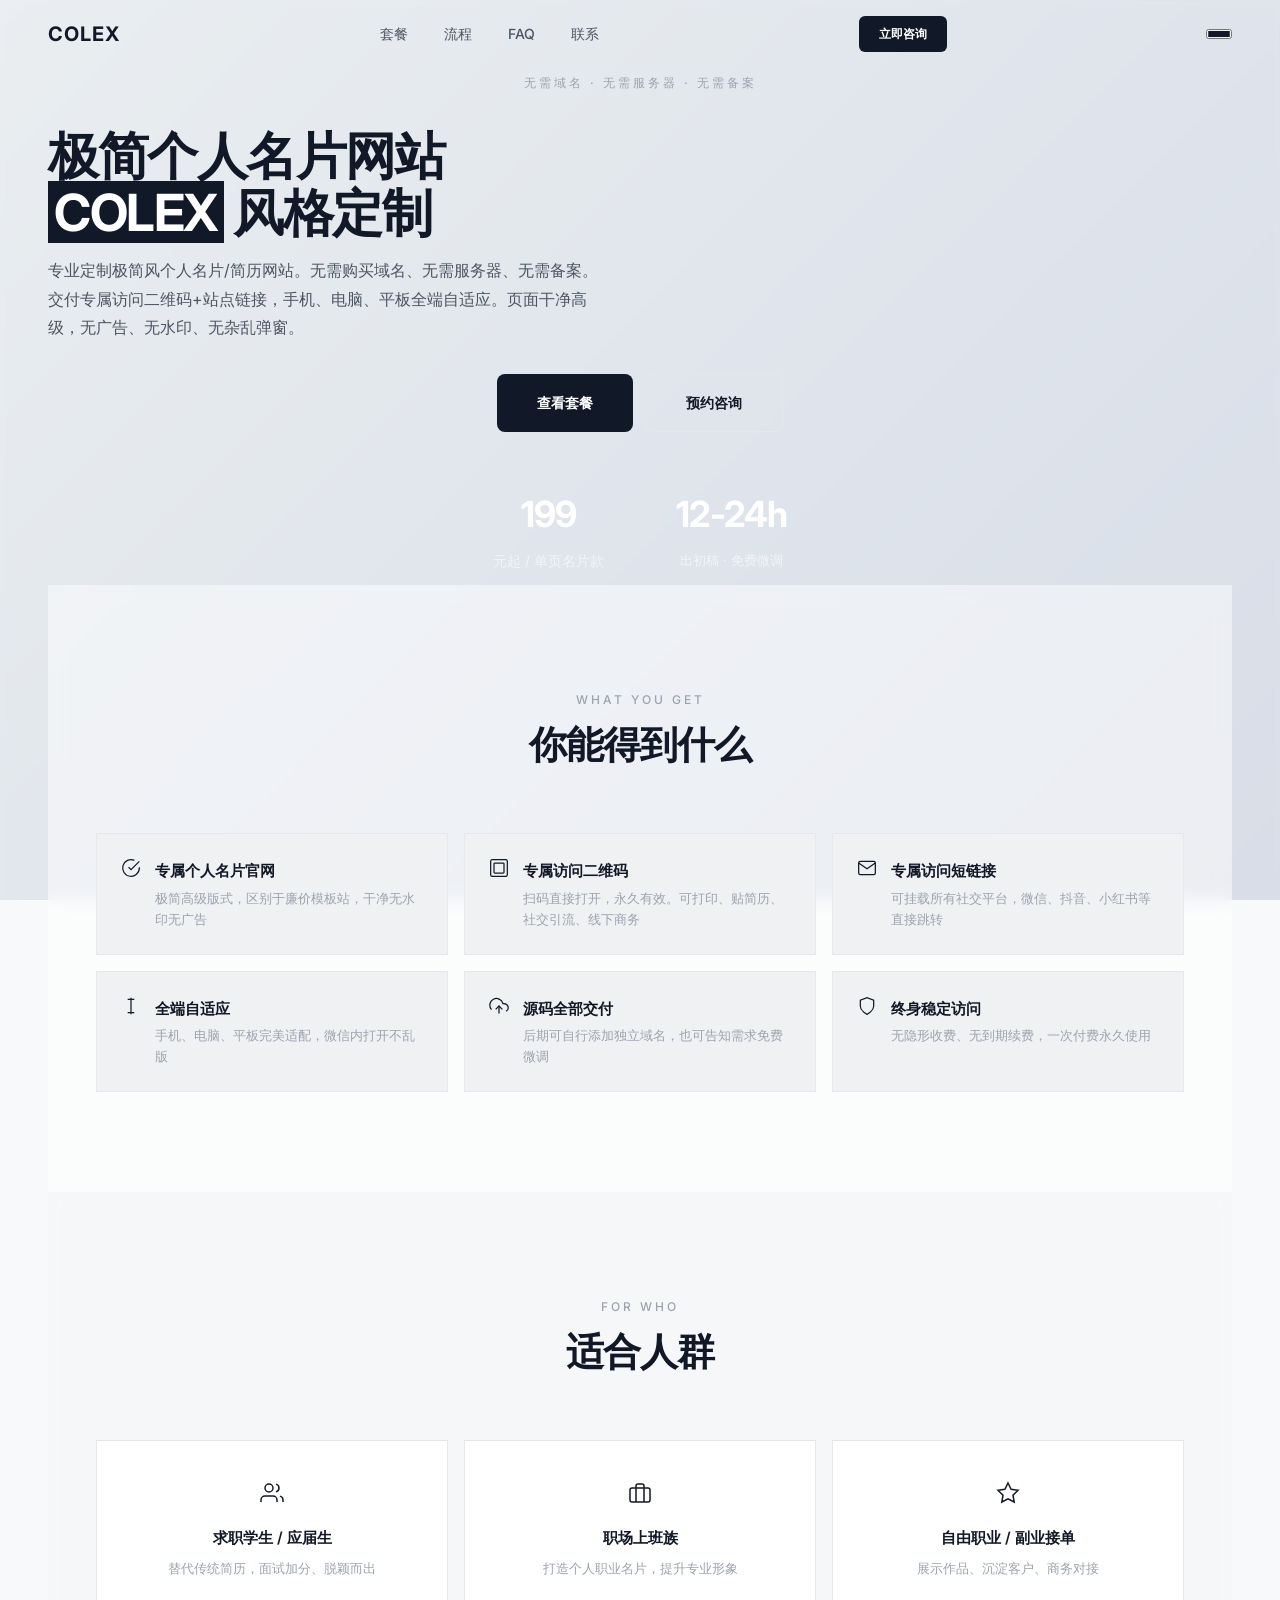
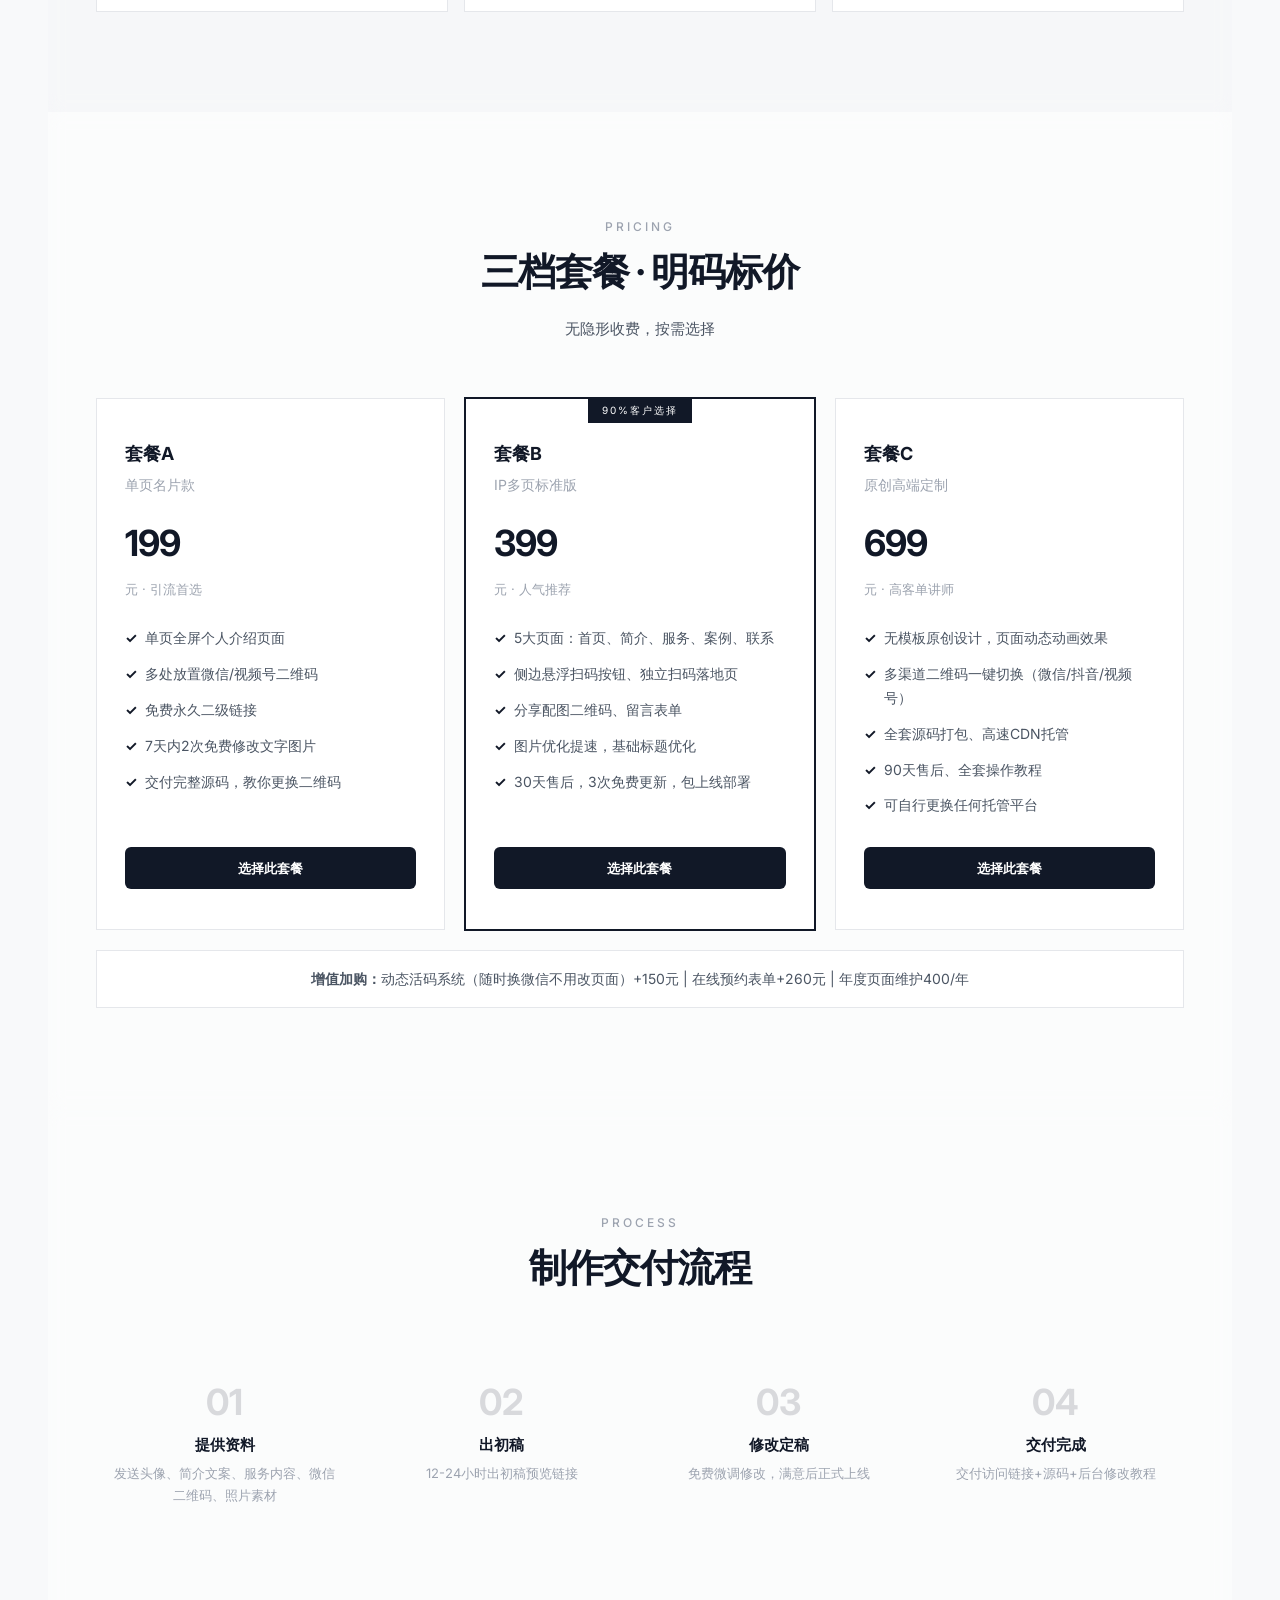
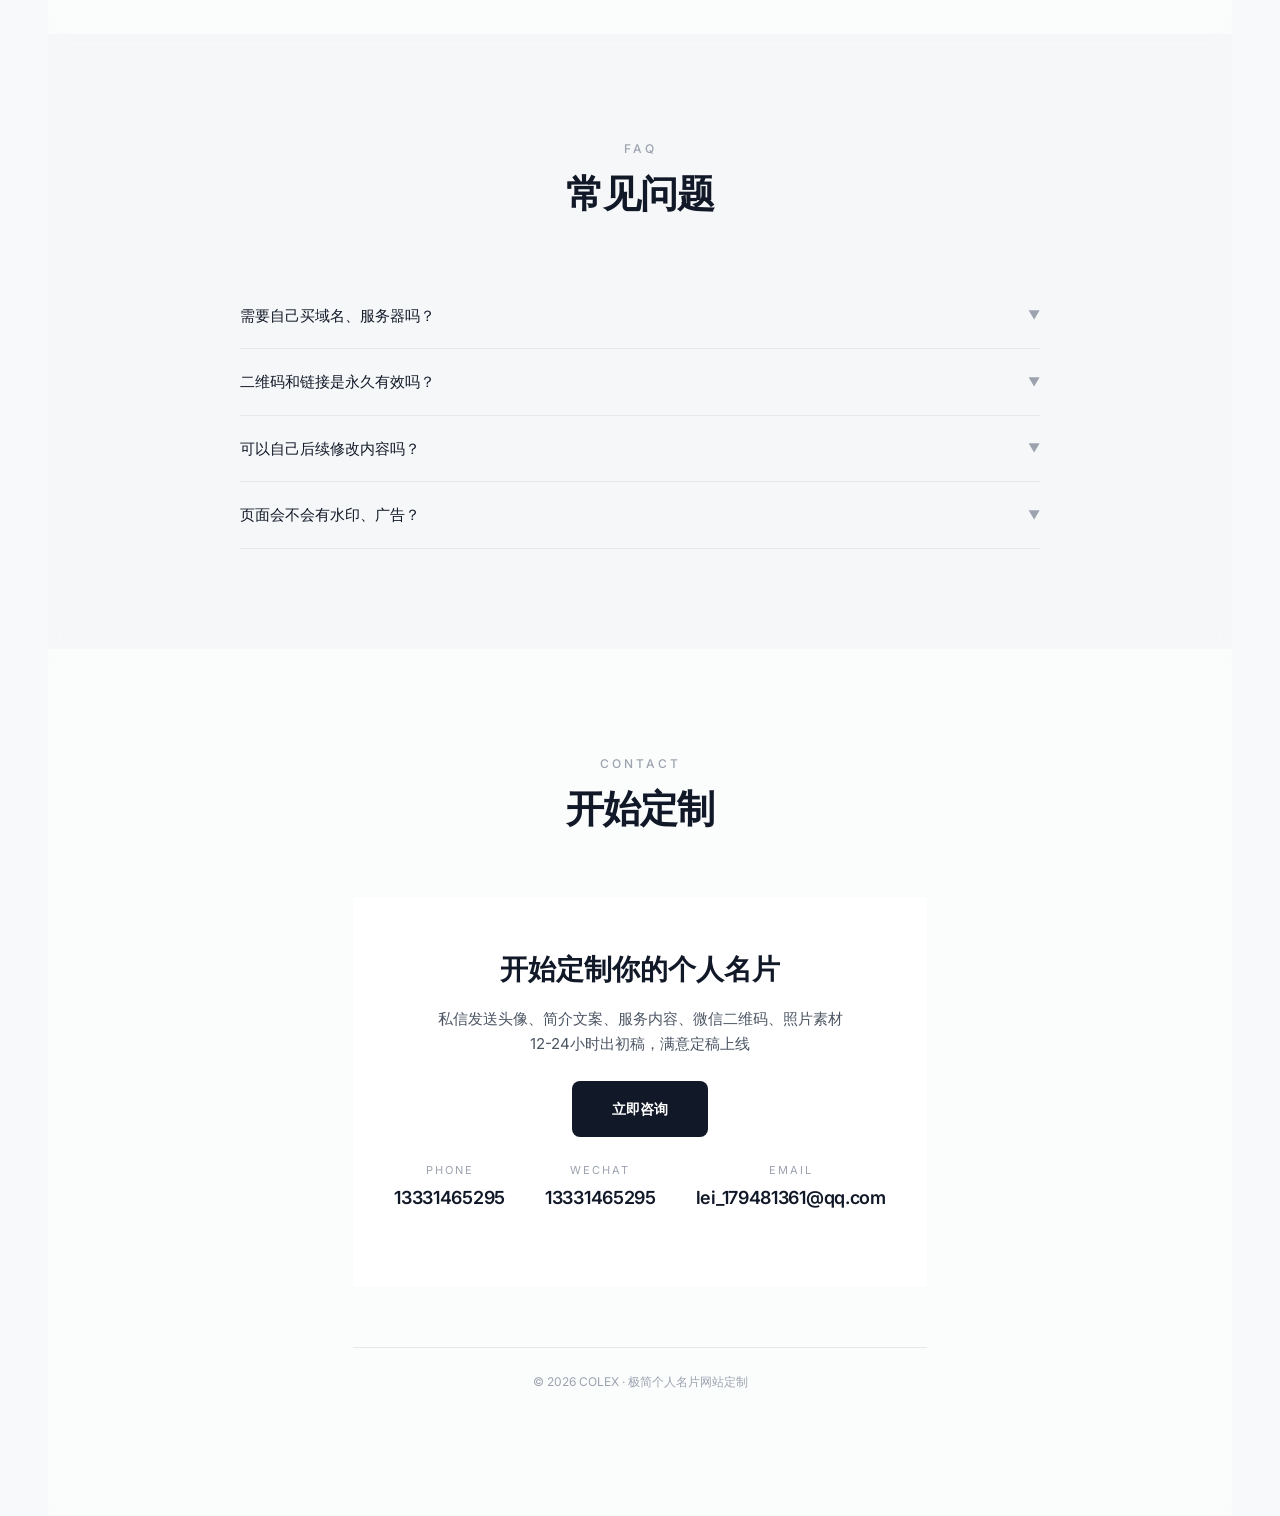
==== commit 56ecc916: "移除手机端悬浮二维码按钮" ====
--- a/ad/index.html
+++ b/ad/index.html
@@ -129,16 +129,6 @@
 </div></section>
 
 <script src="js/main.js"></script>
-<!-- QR FAB (mobile) -->
-<button class="qr-fab" id="qrFab" aria-label="扫码访问">
-<svg width="24" height="24" viewBox="0 0 24 24" fill="none" stroke="currentColor" stroke-width="2"><rect x="2" y="2" width="8" height="8" rx="1"/><rect x="14" y="2" width="8" height="8" rx="1"/><rect x="2" y="14" width="8" height="8" rx="1"/><path d="M14 14h8v8h-8z"/><path d="M14 14l8 8m0-8l-8 8"/></svg>
-</button>
-<div class="qr-fab-modal" id="qrFabModal">
-<div class="qr-fab-modal-content">
-<img src="assets/ad-qrcode.png" alt="扫码访问">
-<p>微信/浏览器扫描二维码<br>立即访问个人名片网站</p>
-<button class="btn">关闭</button>
-</div>
-</div>
+
 </body>
 </html>
--- a/ad/css/style.css
+++ b/ad/css/style.css
@@ -238,66 +238,7 @@
         font-size: 11px !important;
     }
     
-    /* Mobile Floating QR FAB */
-    .qr-fab {
-        display: flex;
-        position: fixed;
-        bottom: 24px; right: 20px;
-        width: 56px; height: 56px;
-        background: var(--text);
-        color: #fff;
-        border: none;
-        border-radius: 50%;
-        align-items: center;
-        justify-content: center;
-        box-shadow: 0 4px 16px rgba(0,0,0,.15);
-        cursor: pointer;
-        z-index: 50;
-        transition: transform .2s var(--ease);
-    }
-    .qr-fab:active { transform: scale(.92); }
-    .qr-fab svg { width: 24px; height: 24px; }
-    
-    .qr-fab-modal {
-        display: none;
-        position: fixed;
-        top: 0; left: 0;
-        width: 100vw; height: 100vh;
-        background: rgba(0,0,0,.6);
-        z-index: 200;
-        align-items: center;
-        justify-content: center;
-        padding: 40px;
-    }
-    .qr-fab-modal.active { display: flex; }
-    .qr-fab-modal-content {
-        background: #fff;
-        border-radius: 20px;
-        padding: 32px;
-        text-align: center;
-        max-width: 320px;
-        width: 100%;
-    }
-    .qr-fab-modal-content img {
-        width: 200px; height: 200px;
-        margin: 0 auto 16px;
-        display: block;
-    }
-    .qr-fab-modal-content p {
-        font-size: 14px;
-        color: #6b7280;
-        margin-bottom: 20px;
-    }
-    .qr-fab-modal-content .btn {
-        width: 100%;
-        padding: 12px;
-        background: var(--text);
-        color: #fff;
-        border: none;
-        border-radius: 10px;
-        font-size: 14px;
-        cursor: pointer;
-    }
+
 
     /* Sections */
     .section { padding: 40px 0; }
@@ -389,5 +330,4 @@
     .hero-desc { font-size: 16px; line-height: 1.8; }
     .hero-stat-box { padding: 28px 24px; }
     .hero-stat-box h3 { font-size: 40px; }
-    .qr-fab, .qr-fab-modal { display: none !important; }
-}
+}
